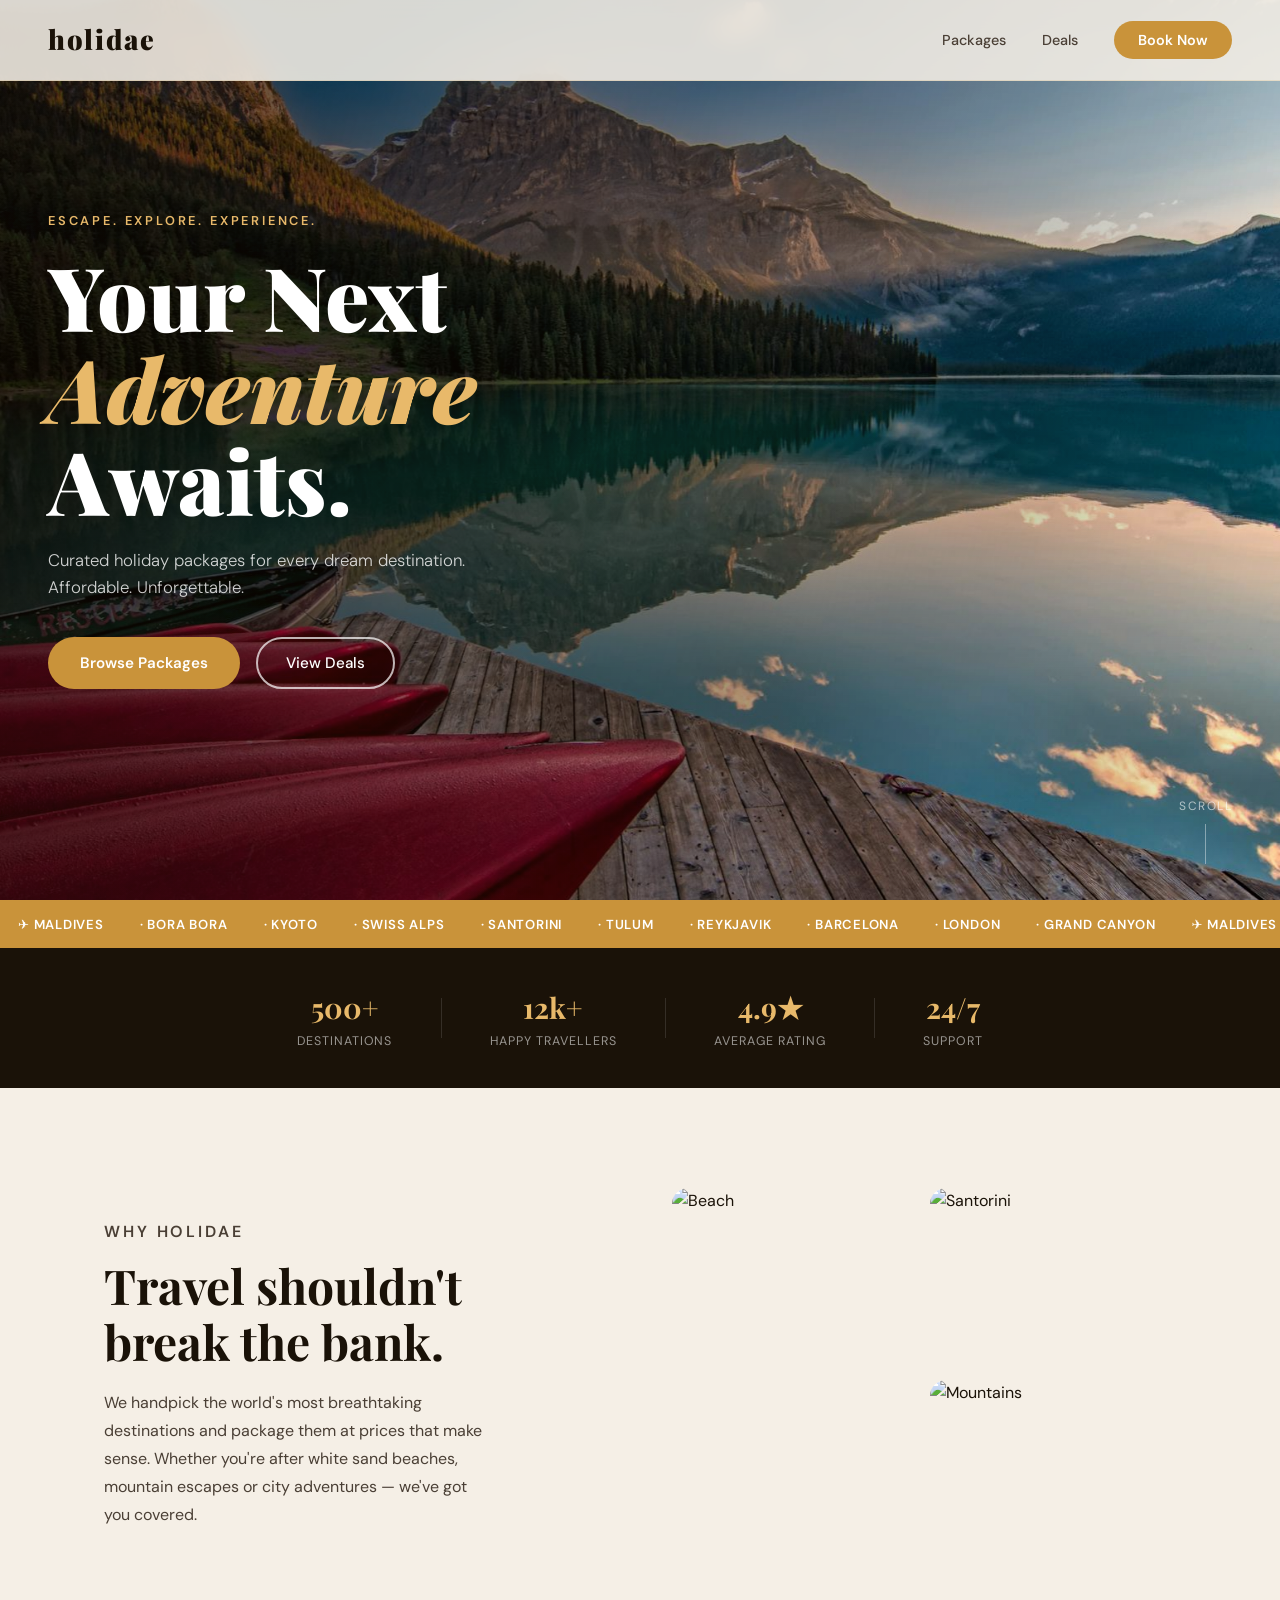
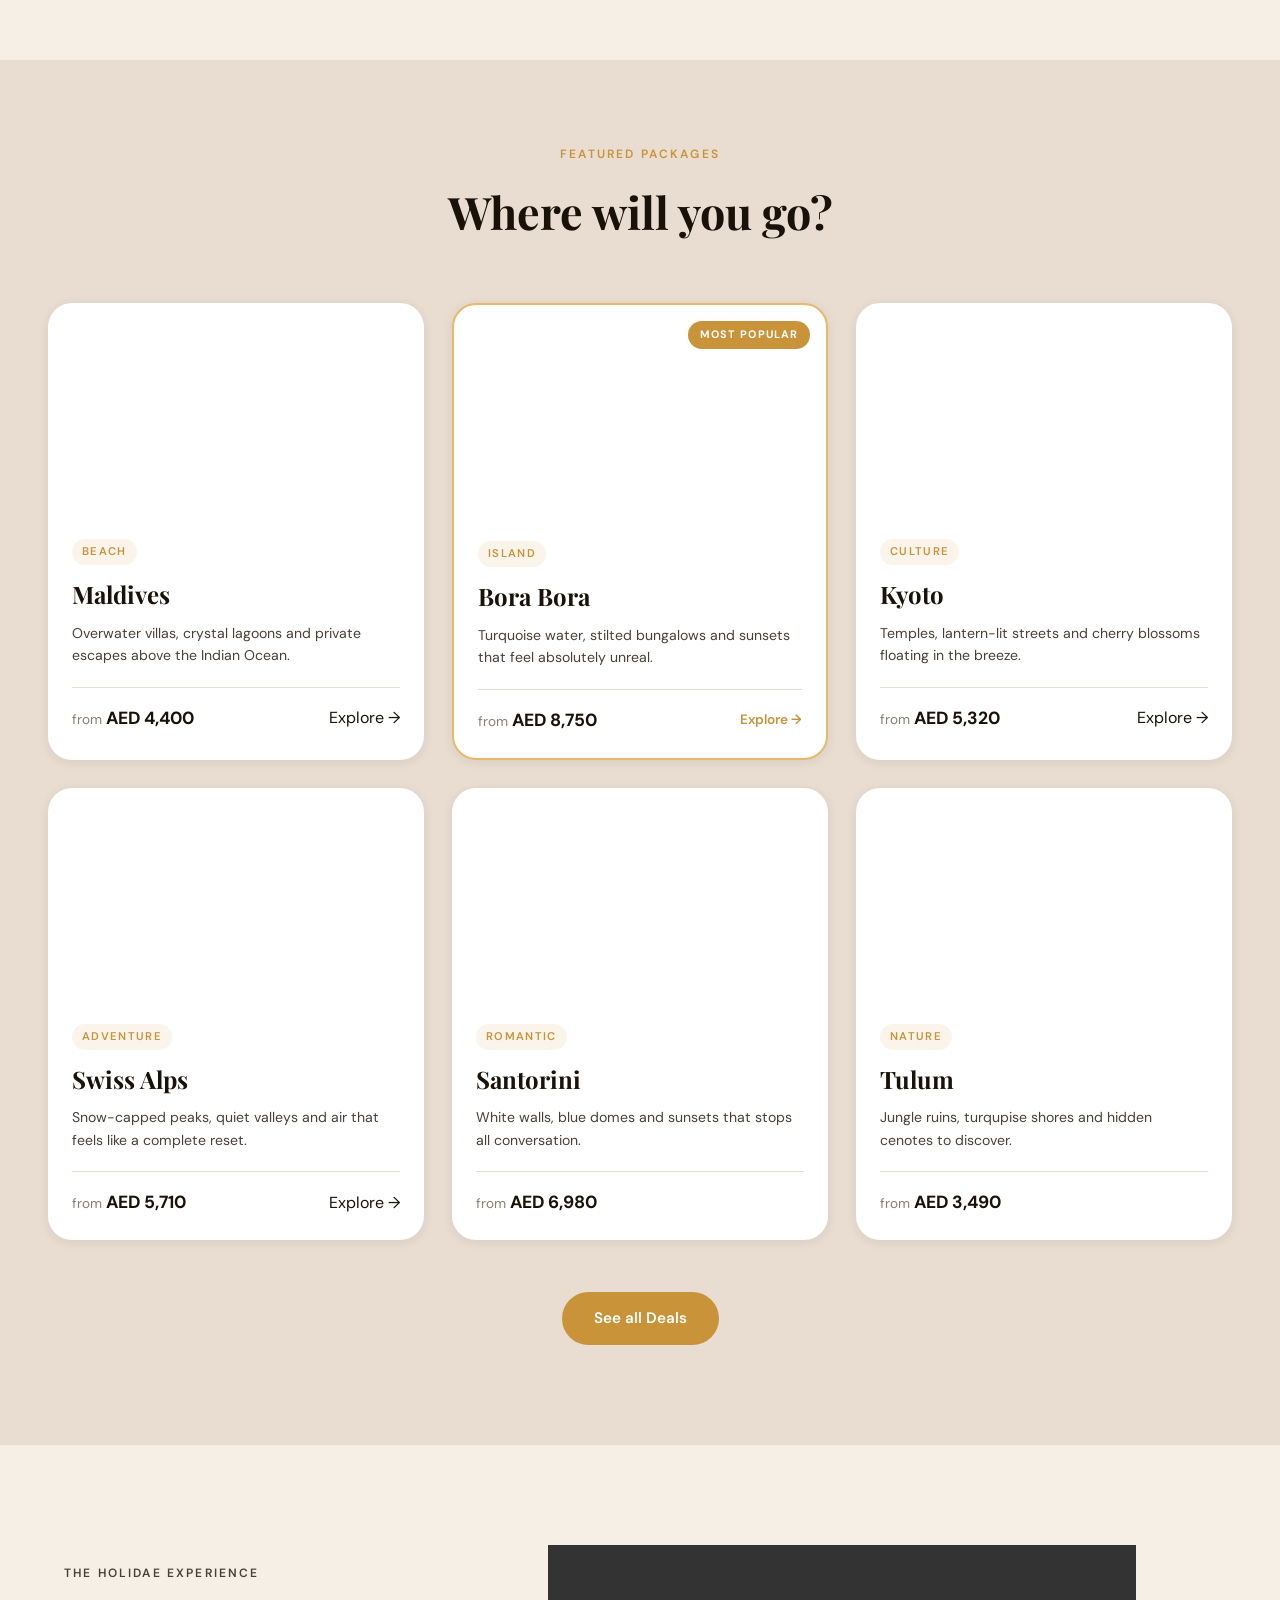
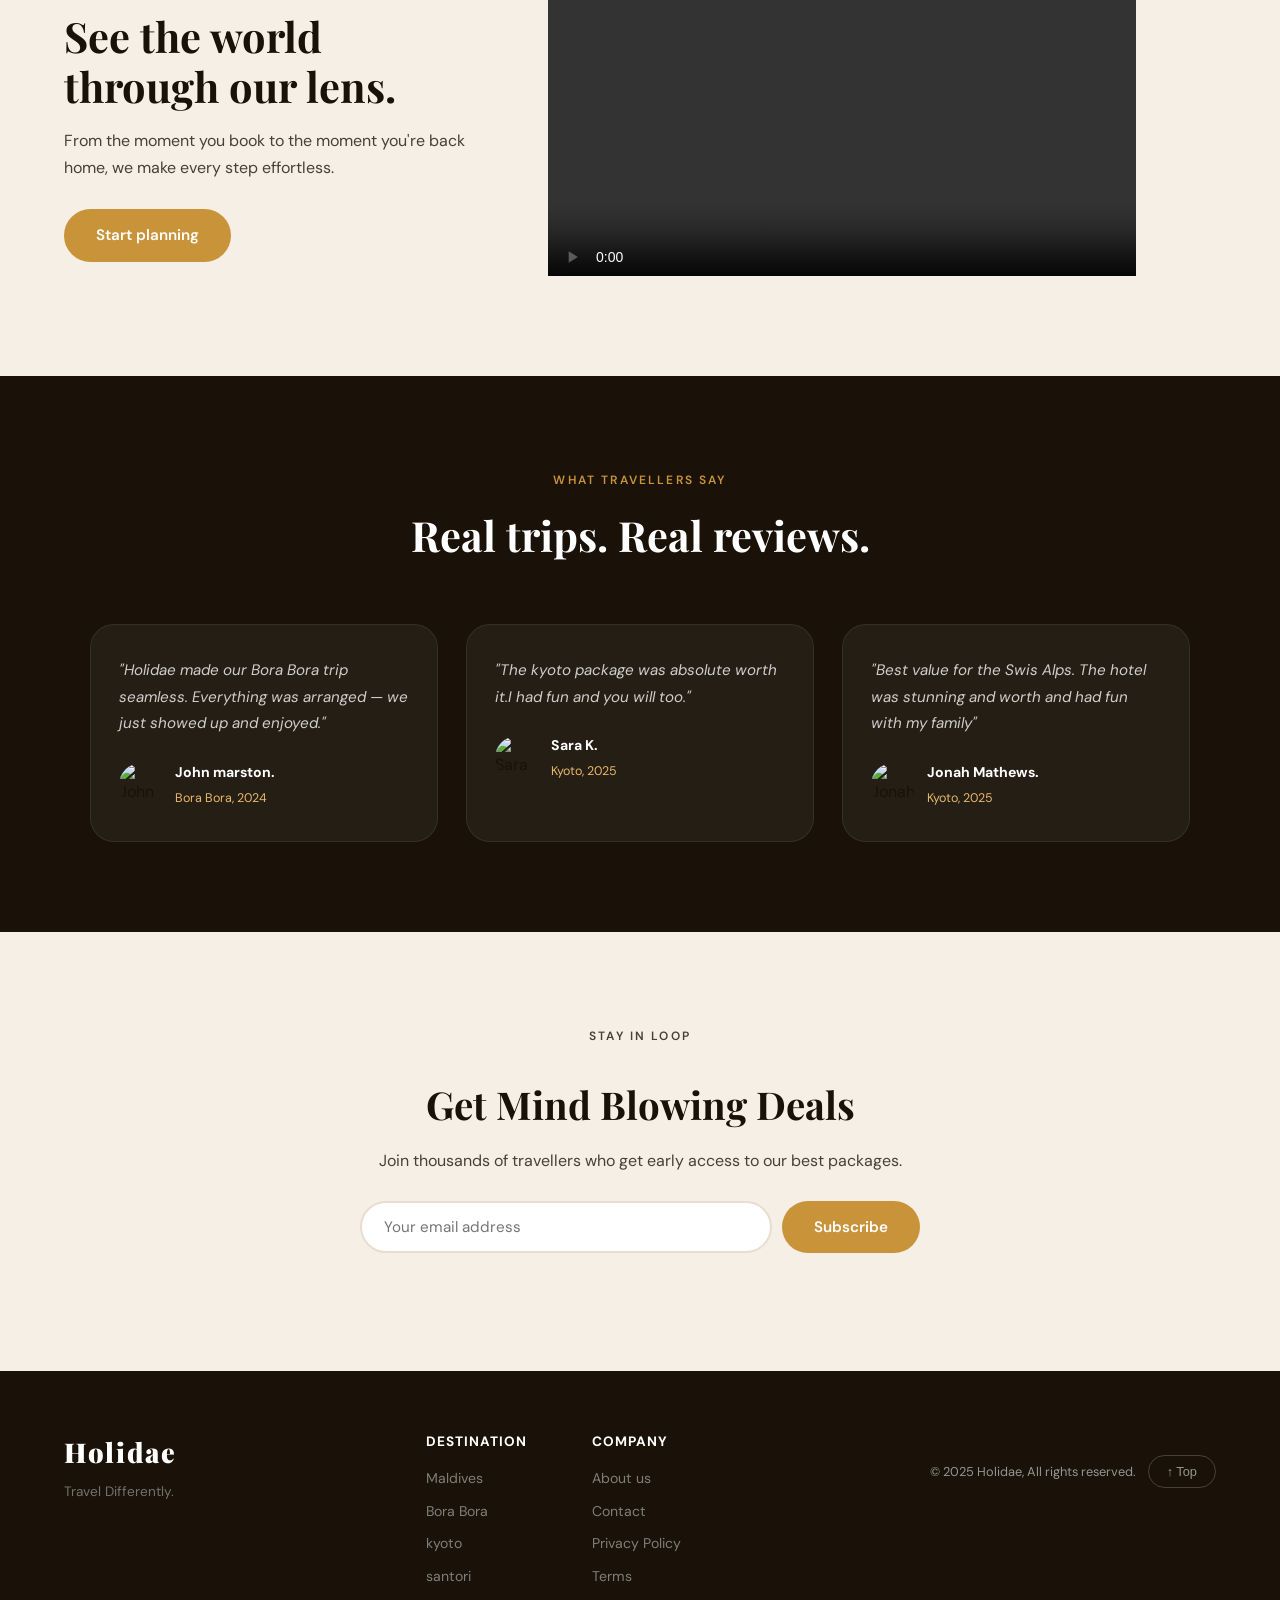
==== index.html @ ab015f3f "Update index.html" ====
<!DOCTYPE html>
<html lang="en">
<head>
    <meta charset="UTF-8">
    <meta name="viewport" content="width=device-width, initial-scale=1.0">
    <title>Holidae — Travel Differently</title>
    <link rel="stylesheet" href="style.css">
    <link href="https://fonts.googleapis.com/css2?family=Playfair+Display:ital,wght@0,700;0,900;1,400;1,700&family=DM+Sans:wght@300;400;500;600&display=swap" rel="stylesheet">
</head>
<body>

    <!-- NAVBAR -->
    <nav class="navbar" id="navbar">
        <a class="brand" href="#">holidae</a>
        <button class="hamburger" id="hamburger" aria-label="Open menu">
            <span></span><span></span><span></span>
        </button>
        <ul class="nav-links" id="nav-links">
            <li><a href="#packages">Packages</a></li>
            <li><a href="package.html">Deals</a></li>
            <li><a href="#" class="nav-btn">Book Now</a></li>
        </ul>
    </nav>
    <!-- HERO -->
    <header class="hero" id="hero">
        <div class="hero-bg">
            <img src="images/pexels-photo-1619317.jpeg" alt="Tropical beach" class="hero-img" id="hero-img">
            <div class="hero-overlay"></div>
        </div>
        <div class="hero-content">
            <p class="hero-eyebrow fade-up delay-1">Escape. Explore. Experience.</p>
            <h1 class="hero-title fade-up delay-2">Your Next<br><em>Adventure</em><br>Awaits.</h1>
            <p class="hero-sub fade-up delay-3">Curated holiday packages for every dream destination. Affordable. Unforgettable.</p>
            <div class="hero-actions fade-up delay-4">
                <a href="#packages" class="btn-primary">Browse Packages</a>
                <a href="package.html" class="btn-ghost">View Deals</a>
            </div>
        </div>
        <div class="hero-scroll-hint">
            <span>Scroll</span>
            <div class="scroll-line"></div>
        </div>
    </header>

    <!-- TICKER -->
    <div class="ticker-wrap">
        <div class="ticker">
            <span>✈ Maldives</span><span>· Bora Bora</span><span>· Kyoto</span>
            <span>· Swiss Alps</span><span>· Santorini</span><span>· Tulum</span>
            <span>· Reykjavik</span><span>· Barcelona</span><span>· London</span>
            <span>· Grand Canyon</span><span>✈ Maldives</span><span>· Bora Bora</span>
            <span>· Kyoto</span><span>· Swiss Alps</span><span>· Santorini</span>
            <span>· Tulum</span><span>· Reykjavik</span><span>· Barcelona</span>
        </div>
    </div>

    <!-- STATS BAR -->
<section class="stats-bar">
    <div class="stat reveal-up">
        <strong>500+</strong>
        <span>Destinations</span>
    </div>

    <div class="stat-divider"></div>

    <div class="stat reveal-up" style="transition-delay:0.1s">
        <strong>12k+</strong>
        <span>Happy Travellers</span>
    </div>

    <div class="stat-divider"></div>

    <div class="stat reveal-up" style="transition-delay:0.2s">
        <strong>4.9★</strong>
        <span>Average Rating</span>
    </div>

    <div class="stat-divider"></div>

    <div class="stat reveal-up" style="transition-delay:0.3s">
        <strong>24/7</strong>
        <span>Support</span>
    </div>
</section>


    <!-- INTRO -->
    <section class="intro">
        <div class="intro-text reveal-up">
            <p class="section-label">Why Holidae</p>
            <h2>Travel shouldn't<br>break the bank.</h2>
            <p>We handpick the world's most breathtaking destinations and package them at prices that make sense. Whether you're after white sand beaches, mountain escapes or city adventures — we've got you covered.</p>
        </div>
        <div class="intro-img-grid reveal-up" style="transition-delay:0.15s">
            <img src="https://images.pexels.com/photos/672358/pexels-photo-672358.jpeg?auto=compress&w=800" alt="Beach" class="grid-img tall">
            <img src="https://images.pexels.com/photos/1010657/pexels-photo-1010657.jpeg?auto=compress&w=800" alt="Santorini" class="grid-img">
            <img src="https://images.pexels.com/photos/2341830/pexels-photo-2341830.jpeg?auto=compress&w=800" alt="Mountains" class="grid-img">
        </div>
    </section>
    
    <!--Packages-->
    <section class="packages" id="packages">
        <div class="packages-header reveal-up">
            <p class="section-label">Featured Packages</p>
            <h2>Where will you go?</h2>
        </div>
        <div class="packages-grid">
            <article class="pkg-card reveal-up" style="transition-delay:0.05s">
                <div class="pkg-img" style="background-image:url('https://images.pexels.com/photos/1450353/pexels-photo-1450353.jpeg?auto=compress&w=900')"><div class="pkg-img-shine"></div></div>
                <div class="pkg-body">
                    <span class="pkg-tag">Beach</span>
                    <h3>Maldives</h3>
                    <p>Overwater villas, crystal lagoons and private escapes above the Indian Ocean.</p>
                    <div class="pkg-footer"><span class="pkg-price">from <strong>AED 4,400</strong></span><a href="#">Explore →</a></div>
                </div>
            </article>
            <article class="pkg-card featured reveal-up" style="transition-delay:0.1s">
                <div class="pkg-img" style="background-image:url('https://images.pexels.com/photos/338504/pexels-photo-338504.jpeg?auto=compress&w=900')"><div class="pkg-img-shine"></div></div>
                <div class="pkg-badge">Most Popular</div>
                <div class="pkg-body">
                    <span class="pkg-tag">Island</span>
                    <h3>Bora Bora</h3>
                    <p>Turquoise water, stilted bungalows and sunsets that feel absolutely unreal.</p>
                    <div class="pkg-footer"><span class="pkg-price">from <strong>AED 8,750</strong></span><a href="package.html" class="pkg-link">Explore →</a></div>
                </div>
            </article>
            <article class="pkg-card reveal-up" style="transition-delay:0.15s">
                <div class="pkg-img" style="background-image:url('https://images.pexels.com/photos/20704787/pexels-photo-20704787.jpeg?auto=compress&w=900')"><div class="pkg-img-shine"></div></div>
                <div class="pkg-body">
                    <span class="pkg-tag">Culture</span>
                    <h3>Kyoto</h3>
                    <p>Temples, lantern-lit streets and cherry blossoms floating in the breeze.</p>
                    <div class="pkg-footer"><span class="pkg-price">from <strong>AED 5,320</strong></span><a href="#">Explore →</a></div>
                </div>
            </article>
            <article class="pkg-card reveal-up" style="transition-delay:0.2s">
                <div class="pkg-img" style="background-image:url('https://images.pexels.com/photos/2341830/pexels-photo-2341830.jpeg?auto=compress&w=900')"><div class="pkg-img-shine"></div></div>
                <div class="pkg-body">
                    <span class="pkg-tag">Adventure</span>
                    <h3>Swiss Alps</h3>
                    <p>Snow-capped peaks, quiet valleys and air that feels like a complete reset.</p>
                    <div class="pkg-footer"><span class="pkg-price">from <strong>AED 5,710</strong></span><a href="#">Explore →</a></div>
                </div>
            </article>
            <article class="pkg-card reveal-up" style="transition-delay:0.25s">
                <div class="pkg-img" style="background-image:url('https://images.pexels.com/photos/1010657/pexels-photo-1010657.jpeg?auto=compress&w=900')"><div class='pkg-img-shrine'></div></div>
                <div class="pkg-body">
                    <span class="pkg-tag">Romantic</span>
                    <h3>Santorini</h3>
                    <p>White walls, blue domes and sunsets that stops all conversation.</p>
                    <div class="pkg-footer"><span class='pkg-price'>from <strong>AED 6,980</strong></span><a href=#></a></div>
                </div>                                                      
            </article>
            <article class="pkg-card reveal-up" style="transition-delay:0.3s">
                <div class="pkg-img" style="background-image:url('https://images.pexels.com/photos/15237413/pexels-photo-15237413.jpeg')"><div class='pkg-img-shrine'></div></div>
                <div class="pkg-body">
                    <span class="pkg-tag">Nature</span>
                    <h3>Tulum</h3>
                    <p>Jungle ruins, turqupise shores and hidden cenotes to discover.</p>
                    <div class="pkg-footer"><span class='pkg-price'>from <strong>AED 3,490</strong></span><a href=#></a></div>
                </div> 
            </div>        
                
            </article>
            <div class="packages-cta reveal-up">
                <a href="#" class="btn-primary">See all Deals</a>
            </div>
    </section>
    <section class="video-section">
        <div class="video-text reveal-up">
            <p class="section-label">The Holidae experience</p>
                <h2>See the world through our lens.</h2>
                <p>From the moment you book to the moment you're back home, we make every step effortless.</p>
                <a href="#packages" class="btn-primary">Start planning</a>
        </div>
        <div class="video-wrapper reveal-up" style="transition-delay:0.15s">
            <video autoplay muted controls width="720">
                <source src="media/YTDown_YouTube_BORA-BORA-4K-AERIAL-NO-COPYRIGHT-FREE-US_Media_e6jF0UZz0Eo_001_720p.mp4"></src>
            </video>
        </div>
    </section>
    <!--Review-->
    <section class="reviews">
        <p class="section-label reveal-up">What Travellers Say</p>
        <h2 class="reveal-up">Real trips. Real reviews.</h2>
        <div class="reviews-grid">
            <div class="review reveal-up" style="transition-delay:0.05s">
                <p>"Holidae made our Bora Bora trip seamless. Everything was arranged — we just showed up and enjoyed."</p>
                <div class="review-author"><img src="https://i.pravatar.cc/150?img=8" alt="John marston"><div><strong>John marston.</strong><span>Bora Bora, 2024</span></div></div>
            </div>
            <div class="review reveal-up" style="transition-delay:0.12s">
                <p>"The kyoto package was absolute worth it.I had fun and you will too."</p>
                <div class="review-author"><img src="https://i.pravatar.cc/150?img=9" alt="Sara K"><div><strong>Sara K.</strong><span>Kyoto, 2025</span></div></div>
            </div>
            <div class="review reveal-up" style="transition-delay:0.2s">
                <p>"Best value for the Swis Alps. The hotel was stunning and worth and had fun with my family"</p>
                <div class="review-author"><img src="https://i.pravatar.cc/150?img=55" alt="Jonah Mathews"><div><strong>Jonah Mathews.</strong><span>Kyoto, 2025</span></div></div>
            </div>
        </div>
    </section>

    <!--Updates on deals-->
    <section class="update">
        <div class="update-inner reveal-up">
            <p class="section-label">Stay in loop</p>
            <h2>Get Mind Blowing Deals</h2>
            <p>Join thousands of travellers who get early access to our best packages.</p>
            <form class="update-form" onsubmit="handleSubscribe(event)">
                <input type="email" placeholder="Your email address" required>
                <button type="submit" class="btn-primary">Subscribe</button>
            </form>
            <p class="subscribe-note" id="subscribe-msg"></p>
        </div>
    </section>

    <!--Footer-->
    <footer class=footer>
        <div class="footer-top">
            <div class="footer-brand">
                <span class="brand">Holidae</span>
                <p>Travel Differently.</p>
            </div>
            <div class="footer-links">
                <div class="footer-col">
                    <strong>Destination</strong>
                    <a href="#packages">Maldives</a>
                    <a href="package.html">Bora Bora</a>
                    <a href="#packages">kyoto</a>
                    <a href="#packages">santori</a>
                </div>
                <div class="footer-col">
                    <strong>company</strong>
                    <a href="#">About us</a>
                    <a href="#">Contact</a>
                    <a href="#">Privacy Policy</a>
                    <a href="#">Terms</a>
                </div>
            </div>
            <div class="footer-bottom">
                <span>&copy; 2025 Holidae, All rights reserved.</span>
                <button id="back-top" class="back-top" aria-label="Back to top">↑ Top</button>
            </div>
        </div>
    </footer>
        </div>
    </section>
    <script src="script.js"></script>
</body>
</html>
---- style.css ----
@import url('https://fonts.googleapis.com/css2?family=Playfair+Display:ital,wght@0,700;0,900;1,400;1,700&family=DM+Sans:wght@300;400;500;600&display=swap');

:root {
    --sand:      #f5efe6;
    --sand-dark: #e8ddd0;
    --ink:       #1a1208;
    --ink-mid:   #4a3f35;
    --ink-light: #8a7d74;
    --gold:      #c9933a;
    --gold-light:#e8b96a;
    --white:     #ffffff;
    --card-bg:   #ffffff;
    --nav-bg:    rgba(245, 239, 230, 0.88);

    --font-display: 'Playfair Display', Georgia, serif;
    --font-body:    'DM Sans', system-ui, sans-serif;

    --radius-sm: 8px;
    --radius-md: 16px;
    --radius-lg: 24px;
    --radius-xl: 36px;

    --shadow-sm: 0 2px 12px rgba(26,18,8,0.08);
    --shadow-md: 0 8px 32px rgba(26,18,8,0.12);
    --shadow-lg: 0 20px 60px rgba(26,18,8,0.16);

    --transition: 0.3s ease;
}

*, *::before, *::after { margin:0; padding:0; box-sizing:border-box; }
html { scroll-behavior: smooth; }

body {
    font-family: var(--font-body);
    background-color: var(--sand);
    color: var(--ink);
    overflow-x: hidden;
    line-height: 1.6;
}

img { display:block; max-width:100%; height:auto; }
a   { text-decoration:none; color:inherit; }
ul  { list-style:none; }

/* ---- SHARED ---- */
.section-label {
    display: inline-block;
    font-size: 0.75rem;
    font-weight: 600;
    letter-spacing: 0.18em;
    text-transform: uppercase;
    color: var(--gold);
    margin-bottom: 12px;
}

.btn-primary {
    display: inline-block;
    background: var(--gold);
    color: var(--white);
    padding: 14px 32px;
    border-radius: 999px;
    font-family: var(--font-body);
    font-size: 0.95rem;
    font-weight: 600;
    border: none;
    cursor: pointer;
    transition: background var(--transition), transform var(--transition), box-shadow var(--transition);
}
.btn-primary:hover {
    background: #b07c28;
    transform: translateY(-3px);
    box-shadow: 0 10px 28px rgba(201,147,58,0.35);
}
.btn-primary:active { transform: translateY(0); }

.btn-ghost {
    display: inline-block;
    border: 2px solid rgba(255,255,255,0.7);
    color: var(--white);
    padding: 12px 28px;
    border-radius: 999px;
    font-size: 0.95rem;
    font-weight: 500;
    transition: background var(--transition), transform var(--transition);
}
.btn-ghost:hover {
    background: rgba(255,255,255,0.15);
    transform: translateY(-3px);
}

/*Animation*/
.fade-up {
    opacity: 0;
    transform: translateY(30px);
    animation: fadeUp 0.8s forwards;
}
.delay-1 { animation-delay: 0.2s; }
.delay-2 { animation-delay: 0.45s; }
.delay-3 { animation-delay: 0.65s; }
.delay-4 { animation-delay: 0.85s; }

@keyframes fadeUp {
    to { opacity: 1; transform: translateY(0); }
}

/*Scroll reveal*/
.reveal-up {
    opacity: 0;
    transform: translateY(40px);
    transition: opacity 0.7s ease, transform 0.7s ease;
}
.reveal-up.visible {
    opacity: 1;
    transform: translateY(0);
}

/*Ticker*/
.ticker-wrap {
    background: var(--gold);
    overflow: hidden;
    white-space: nowrap;
    padding: 11px 0;
}
.ticker {
    display: inline-flex;
    gap: 0;
    animation: ticker 28s linear infinite;
}
.ticker span {
    font-size: 0.82rem;
    font-weight: 600;
    color: var(--white);
    letter-spacing: 0.06em;
    padding: 0 18px;
    text-transform: uppercase;
}

@keyframes ticker {
    from { transform: translateX(0); }
    to   { transform: translateX(-50%); }
}

/*NAVBAR*/
.navbar {
    position: fixed;
    top: 0; left: 0; right: 0;
    z-index: 1000;
    display: flex;
    align-items: center;
    justify-content: space-between;
    padding: 18px 48px;
    background: var(--nav-bg);
    backdrop-filter: blur(12px);
    -webkit-backdrop-filter: blur(12px);
    border-bottom: 1px solid rgba(201,147,58,0.15);
    transition: box-shadow var(--transition), padding var(--transition);
}
.navbar.scrolled {
    box-shadow: var(--shadow-sm);
    padding: 12px 48px;
}

.brand {
    font-family: var(--font-display);
    font-size: 1.7rem;
    font-weight: 900;
    color: var(--ink);
    letter-spacing: 0.06em;
}

.nav-links {
    display: flex;
    align-items: center;
    gap: 36px;
}
.nav-links a {
    font-size: 0.9rem;
    font-weight: 500;
    color: var(--ink-mid);
    position: relative;
    transition: color var(--transition);
}
.nav-links a::after {
    content: '';
    position: absolute;
    bottom: -3px; left: 0;
    width: 0; height: 1.5px;
    background: var(--gold);
    transition: width var(--transition);
}
.nav-links a:hover { color: var(--ink); }
.nav-links a:hover::after { width: 100%; }

.nav-btn {
    background: var(--gold);
    color: var(--white) !important;
    padding: 10px 24px;
    border-radius: 999px;
    font-weight: 600 !important;
    transition: background var(--transition), transform var(--transition) !important;
}
.nav-btn::after { display: none !important; }
.nav-btn:hover { background: #b07c28 !important; transform: translateY(-1px); }

.hamburger {
    display: none;
    flex-direction: column;
    gap: 5px;
    background: none;
    border: none;
    cursor: pointer;
    padding: 4px;
}
.hamburger span {
    display: block;
    width: 24px; height: 2px;
    background: var(--ink);
    border-radius: 2px;
    transition: var(--transition);
}

/*HERO*/
.hero {
    position: relative;
    height: 100vh;
    min-height: 600px;
    display: flex;
    align-items: center;
    overflow: hidden;
}
.hero-bg {
    position: absolute;
    inset: 0;
    z-index: 0;
}
.hero-img {
    width: 100%;
    height: 110%;           /* extra height for parallax */
    object-fit: cover;
    object-position: center;
    transform: translateY(0);
    transition: transform 0.05s linear;
    will-change: transform;
}
.hero-overlay {
    position: absolute; inset: 0;
    background: linear-gradient(105deg, rgba(15,8,2,0.72) 0%, rgba(15,8,2,0.35) 60%, transparent 100%);
}
.hero-content {
    position: relative;
    z-index: 1;
    padding: 0 48px;
    max-width: 700px;
}
.hero-eyebrow {
    font-size: 0.8rem;
    font-weight: 600;
    letter-spacing: 0.22em;
    text-transform: uppercase;
    color: var(--gold-light);
    margin-bottom: 18px;
}
.hero-title {
    font-family: var(--font-display);
    font-size: clamp(3rem, 7vw, 5.5rem);
    font-weight: 900;
    line-height: 1.05;
    color: var(--white);
    margin-bottom: 20px;
}
.hero-title em { font-style: italic; color: var(--gold-light); }
.hero-sub {
    font-size: 1.05rem;
    color: rgba(255,255,255,0.8);
    max-width: 420px;
    margin-bottom: 36px;
    font-weight: 300;
}
.hero-actions { display: flex; gap: 16px; flex-wrap: wrap; }

.hero-scroll-hint {
    position: absolute;
    bottom: 36px; right: 48px;
    z-index: 1;
    display: flex;
    flex-direction: column;
    align-items: center;
    gap: 8px;
    color: rgba(255,255,255,0.6);
    font-size: 0.75rem;
    letter-spacing: 0.12em;
    text-transform: uppercase;
}
.scroll-line {
    width: 1px; height: 40px;
    background: rgba(255,255,255,0.4);
    position: relative;
    overflow: hidden;
}
.scroll-line::after {
    content: '';
    position: absolute;
    top: -100%; left: 0;
    width: 100%; height: 50%;
    background: var(--gold-light);
    animation: scrollDown 1.6s infinite ease-in-out;
}
@keyframes scrollDown {
    0%   { top: -100%; }
    100% { top: 120%; }
}

/*STATS BAR*/
.stats-bar {
    background: var(--ink);
    display: flex;
    align-items: center;
    justify-content: center;
    padding: 28px 40px;
    flex-wrap: wrap;
}
.stat {
    display: flex;
    flex-direction: column;
    align-items: center;
    padding: 8px 48px;
    text-align: center;
}
.stat strong {
    font-family: var(--font-display);
    font-size: 1.8rem;
    color: var(--gold-light);
}
.stat span {
    font-size: 0.78rem;
    color: rgba(255,255,255,0.55);
    letter-spacing: 0.08em;
    margin-top: 2px;
    text-transform: uppercase;
}
.stat-divider {
    width: 1px; height: 40px;
    background: rgba(255,255,255,0.12);
}

/*INTRO*/
.intro {
    display: grid;
    grid-template-columns: 1fr 1fr;
    gap: 64px;
    align-items: center;
    padding: 100px 64px;
    max-width: 1200px;
    margin: 0 auto;
}
.intro-text h2 {
    font-family: var(--font-display);
    font-size: clamp(2rem, 4vw, 3rem);
    line-height: 1.15;
    margin-bottom: 20px;
}
.intro-text p { font-size: 1rem; color: var(--ink-mid); max-width: 380px; line-height: 1.75; }

.intro-img-grid {
    display: grid;
    grid-template-columns: 1fr 1fr;
    grid-template-rows: auto auto;
    gap: 12px;
}
.grid-img {
    width: 100%;
    border-radius: var(--radius-md);
    object-fit: cover;
    height: 180px;
    transition: transform 0.5s ease, box-shadow 0.5s ease;
}
.grid-img:hover {
    transform: scale(1.04);
    box-shadow: var(--shadow-md);
}
.grid-img.tall {
    grid-row: 1 / 3;
    height: 100%;
    min-height: 372px;
}
.packages {
    padding: 80px 48px 100px;
    background: var(--sand-dark);
}
.packages-header { text-align: center; margin-bottom: 56px; }
.packages-header h2 {
    font-family: var(--font-display);
    font-size: clamp(2rem, 4vw, 2.8rem);
}
.packages-grid {
    display: grid;
    grid-template-columns: repeat(3, 1fr);
    gap: 28px;
    max-width: 1200px;
    margin: 0 auto;
}

/* Card */
.pkg-card {
    background: var(--card-bg);
    border-radius: var(--radius-lg);
    overflow: hidden;
    box-shadow: var(--shadow-sm);
    transition: transform 0.4s cubic-bezier(0.2,0.8,0.2,1), box-shadow 0.4s ease;
    position: relative;
}
.pkg-card:hover {
    transform: translateY(-10px);
    box-shadow: var(--shadow-lg);
}

/* Image zoom + shine on hover */
.pkg-img {
    height: 210px;
    background-size: cover;
    background-position: center;
    transition: transform 0.6s ease;
    position: relative;
    overflow: hidden;
}
.pkg-card:hover .pkg-img { transform: scale(1.07); }

.pkg-img-shine {
    position: absolute;
    inset: 0;
    background: linear-gradient(120deg, transparent 30%, rgba(255,255,255,0.18) 50%, transparent 70%);
    transform: translateX(-120%);
    transition: transform 0.7s ease;
}
.pkg-card:hover .pkg-img-shine { transform: translateX(120%); }

.pkg-body { padding: 24px; }
.pkg-tag {
    display: inline-block;
    font-size: 0.7rem;
    font-weight: 600;
    letter-spacing: 0.12em;
    text-transform: uppercase;
    color: var(--gold);
    background: rgba(201,147,58,0.1);
    padding: 4px 10px;
    border-radius: 999px;
    margin-bottom: 10px;
}
.pkg-body h3 {
    font-family: var(--font-display);
    font-size: 1.5rem;
    color: var(--ink);
    margin-bottom: 8px;
}
.pkg-body p {
    font-size: 0.88rem;
    color: var(--ink-mid);
    line-height: 1.6;
    margin-bottom: 20px;
}
.pkg-footer {
    display: flex;
    align-items: center;
    justify-content: space-between;
    border-top: 1px solid var(--sand-dark);
    padding-top: 16px;
}
.pkg-price { font-size: 0.85rem; color: var(--ink-light); }
.pkg-price strong { font-size: 1.1rem; color: var(--ink); font-weight: 700; }
.pkg-link {
    font-size: 0.85rem;
    font-weight: 600;
    color: var(--gold);
    transition: letter-spacing var(--transition), transform var(--transition);
    display: inline-block;
}
.pkg-link:hover { letter-spacing: 0.06em; transform: translateX(3px); }

.pkg-badge {
    position: absolute;
    top: 16px; right: 16px;
    background: var(--gold);
    color: var(--white);
    font-size: 0.68rem;
    font-weight: 700;
    letter-spacing: 0.1em;
    text-transform: uppercase;
    padding: 5px 12px;
    border-radius: 999px;
    animation: pulseBadge 2.5s ease-in-out infinite;
}
@keyframes pulseBadge {
    0%, 100% { box-shadow: 0 0 0 0 rgba(201,147,58,0.45); }
    50%       { box-shadow: 0 0 0 8px rgba(201,147,58,0); }
}

.featured { border: 2px solid var(--gold-light); }
.packages-cta { text-align: center; margin-top: 52px; }

/*Video-section*/
.video-section {
    display: grid;
    grid-template-columns: 1fr 1.4fr;
    gap: 64px;
    align-items: center;
    padding: 100px 64px;
    max-width: 1200px;
    margin:0;
}
.video-text h2{
    font-family: var(--font-display);
    font-size: clamp(1.8rem, 3.5vw, 2.6rem);
    line-height: 1.2;
    margin-bottom:16px;
}
.video-text p{color:var(--ink-mid); margin-bottom:28px; line-height: 1.7;}
.video-wrapper {
    border-radius:var(--radius-x1);
    overflow: hidden;
    box-shadow: var(--shadow-1g);
    position:relative;
    aspect-ratio:16 / 9;
    transition: transform 0.4s ease, box-shadow 0.4 ease;
}
.video-wrapper:hover{
    transform:scale(1.02);
    box-shadow:0 30px 80px rgba(26, 23, 8, 0.248);
}
.video-wrapper source {position:absolute; inset:0; width:100%; height:100%; border:none;}

/*Review*/

.reviews {
    background: var(--ink);
    padding: 90px 48px;
    text-align: center;
}
.reviews  h2 {
    font-family: var(--font-display);
    font-size: clamp(1.8rem, 3.5vw, 2.6rem);
    color: var(--white);
    margin-bottom: 56px;
}
.reviews-grid {
    display: grid;
    grid-template-columns: repeat(3, 1fr);
    gap: 28px;
    max-width: 1100px;
    margin: 0 auto;
}
.review {
    background: rgba(255,255,255,0.05);
    border: 1px solid rgba(255,255,255,0.08);
    border-radius: var(--radius-lg);
    padding: 32px 28px;
    text-align: left;
    transition: background var(--transition), transform var(--transition);
}
.review:hover {
    background: rgba(255,255,255,0.09);
    transform: translateY(-4px);
}
.review p {
    font-size: 0.95rem;
    color: rgba(255,255,255,0.78);
    line-height: 1.75;
    margin-bottom: 24px;
    font-style: italic;
}
.review-author { display: flex; align-items: center; gap: 12px; }
.review-author img { width:44px; height:44px; border-radius:50%; object-fit:cover; }
.review-author strong { display:block; color:var(--white); font-size:0.88rem; }
.review-author span { color:var(--gold-light); font-size:0.78rem; }

/*Updates on Deal*/
.update { padding:90px 40px; background: var(--sand);}
.update-inner {max-width:560px;margin:0 auto;text-align:center;}
.update-inner h2 {
    font-family: var(--font-display);
    font-size: clamp(1.8rem, 3.5vw, 2.4rem);
    margin-bottom:12px;
}
.update-inner p{color:var(--ink-mid); margin-bottom:28px}
.update-form {
    display:flex;
    gap: 10px;
    flex-wrap: wrap;
    justify-content:center;
}
.update-form input{
    flex:1;
    min-width:220px;
    padding:14px 22px;
    border: 2px solid var(--sand-dark);
    border-radius: 999px;
    font-family: var(--font-body);
    font-size: 0.95rem;
    color:var(--ink);
    background:var(--white);
    outline:none;
    transition:border-color var(--transition), box-shadow var(--transition);
}
.update-form input:focus {
    border-color:var(--gold);
    box-shadow:0 0 0 3px rgba(201,147,58,0.15)
}
.update-note{margin-top:14px;font-size:0.8rem; color: var(--gold); min-height:20px;}
/*Footer*/
.footer { background: var(--ink); color: rgba(255,255,255,0.55); padding: 60px 64px 24px; }
.footer-top {
    display: flex;
    justify-content: space-between;
    align-items: flex-start;
    gap: 40px;
    padding-bottom: 48px;
    border-bottom: 1px solid rgba(255,255,255,0.08);
    flex-wrap: wrap;
}
.footer-brand .brand { color: var(--white); display: block; margin-bottom: 6px; }
.footer-brand p { font-size: 0.85rem; color: rgba(255,255,255,0.4); }
.footer-links { display: flex; gap: 64px; flex-wrap: wrap; }
.footer-col { display: flex; flex-direction: column; gap: 10px; }
.footer-col strong { color: var(--white); font-size: 0.85rem; letter-spacing:0.08em; text-transform:uppercase; margin-bottom:4px; }
.footer-col a { font-size: 0.88rem; color: rgba(255,255,255,0.45); transition: color var(--transition); }
.footer-col a:hover { color: var(--gold-light); }
.footer-bottom { display:flex; justify-content:space-between; align-items:center; padding-top:24px; font-size:0.8rem; flex-wrap:wrap; gap:12px; }

/*Back-top button*/
.back-top {
    background: none;
    border: 1px solid rgba(255,255,255,0.2);
    color: rgba(255,255,255,0.55);
    padding: 8px 18px;
    border-radius: 999px;
    cursor: pointer;
    font-size: 0.8rem;
    transition: background var(--transition), color var(--transition), transform var(--transition);
}
.back-top:hover { background: var(--gold); border-color: var(--gold); color: var(--white); transform: translateY(-2px); }

/*Responsive - Tablet*/
@media (max-width:900px) {
    .navbar { padding: 16px 24px; }
    .navbar.scrolled { padding: 12px 24px; }

    .hamburger { display: flex; }
.nav-links {
        display: none;
        position: absolute;
        top: 100%; left: 0; right: 0;
        background: var(--sand);
        flex-direction: column;
        align-items: flex-start;
        gap: 0;
        padding: 16px 24px 24px;
        box-shadow: var(--shadow-md);
        border-top: 1px solid var(--sand-dark);
    }
    .nav-links.open { display: flex; }
    .nav-links li { width: 100%; padding: 12px 0; border-bottom: 1px solid var(--sand-dark); }
    .nav-links li:last-child { border-bottom: none; padding-top: 16px; }
    .nav-links a { font-size: 1rem; }
    .hero-content { padding: 0 24px; }
    .hero-scroll-hint { right: 24px; bottom: 24px; }
    .intro { grid-template-columns: 1fr; padding: 64px 24px; gap: 40px; }
    .intro-text p { max-width: 100%; }
    .intro-img-grid { grid-template-columns: 1fr 1fr; }
    .grid-img.tall { grid-row: auto; min-height: 180px; }
    .packages { padding: 64px 20px; }
    .packages-grid { grid-template-columns: repeat(2, 1fr); gap: 20px; }
    .video-section { grid-template-columns: 1fr; padding: 64px 24px; gap: 36px; }
    .reviews { padding: 60px 20px; }
    .reviews-grid { grid-template-columns: 1fr; gap: 20px; text-align: left; }
    .stats-bar { padding: 20px 16px; }
    .stat { padding: 8px 24px; }
    .stat-divider { height: 30px; }
    .footer { padding: 48px 24px 24px; }
    .footer-links { gap: 36px; }
}

/*Responsive - mobile*/
@media (max-width: 600px) {
    .hero-title { font-size: 2.8rem; }
    .hero-actions { flex-direction: column; gap: 12px; }
    .btn-primary, .btn-ghost { width: 100%; text-align: center; }

    .packages-grid { grid-template-columns: 1fr; }

    .stats-bar { display: grid; grid-template-columns: 1fr 1fr; gap: 1px; background: rgba(255,255,255,0.08); }
    .stat { background: var(--ink); padding: 20px 12px; }
    .stat-divider { display: none; }

    .update-form { flex-direction: column; }
    .update-form input, .update-form .btn-primary { width: 100%; }

    .footer-top { flex-direction: column; }
    .footer-bottom { flex-direction: column; text-align: center; }

    .intro-img-grid { grid-template-columns: 1fr; }
    .grid-img.tall { height: 240px; }
}
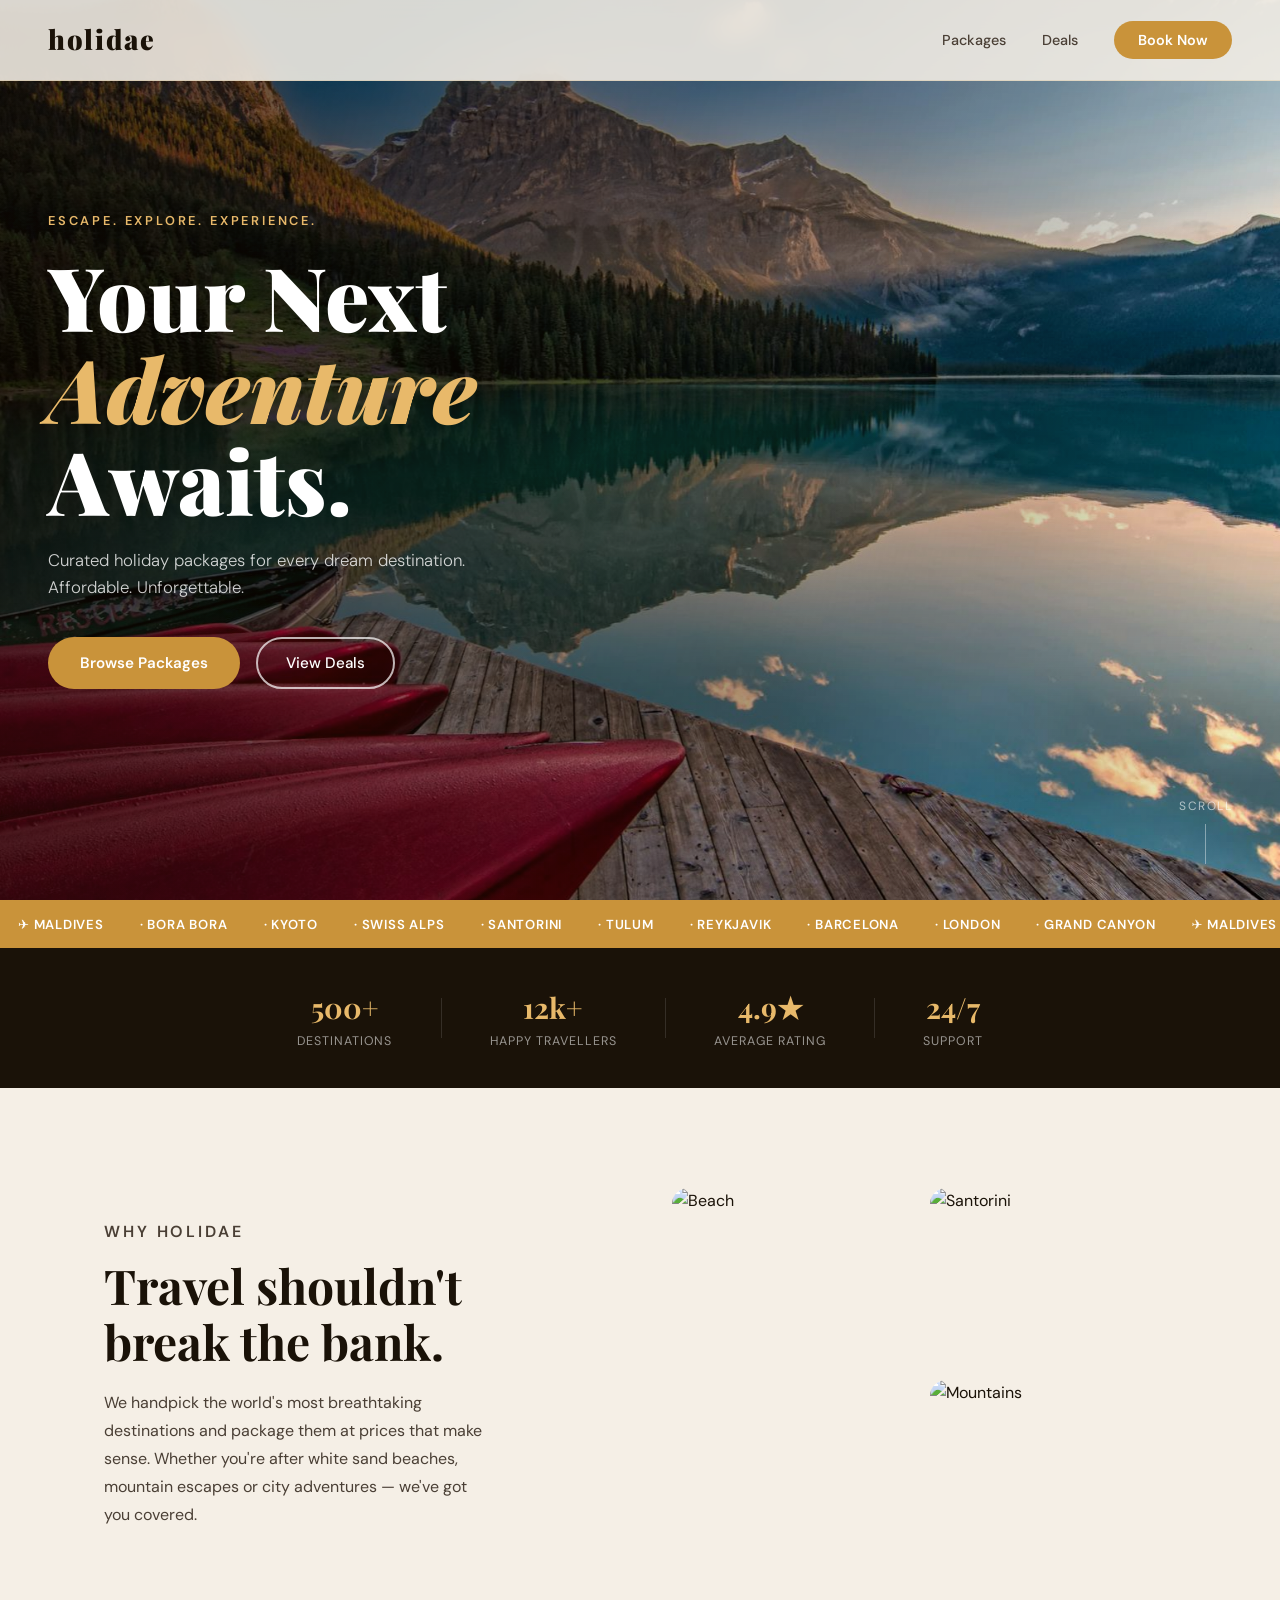
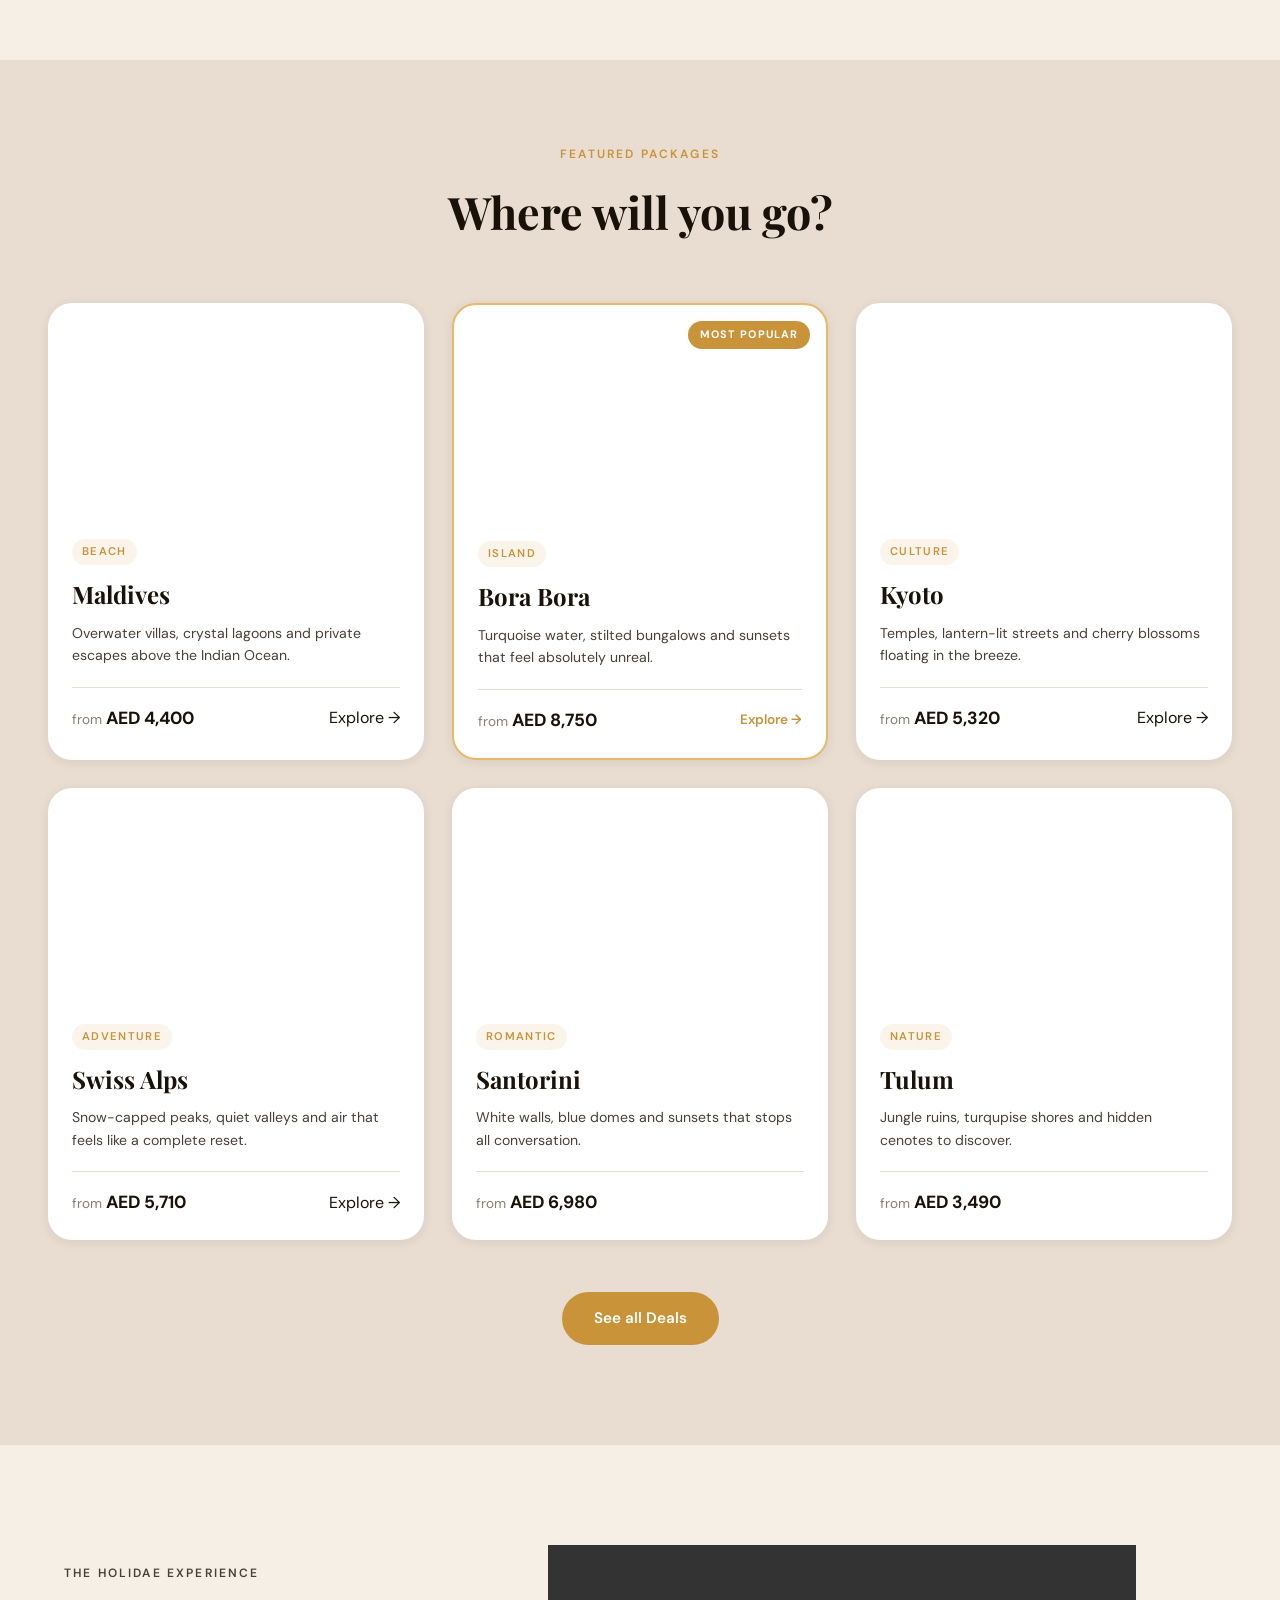
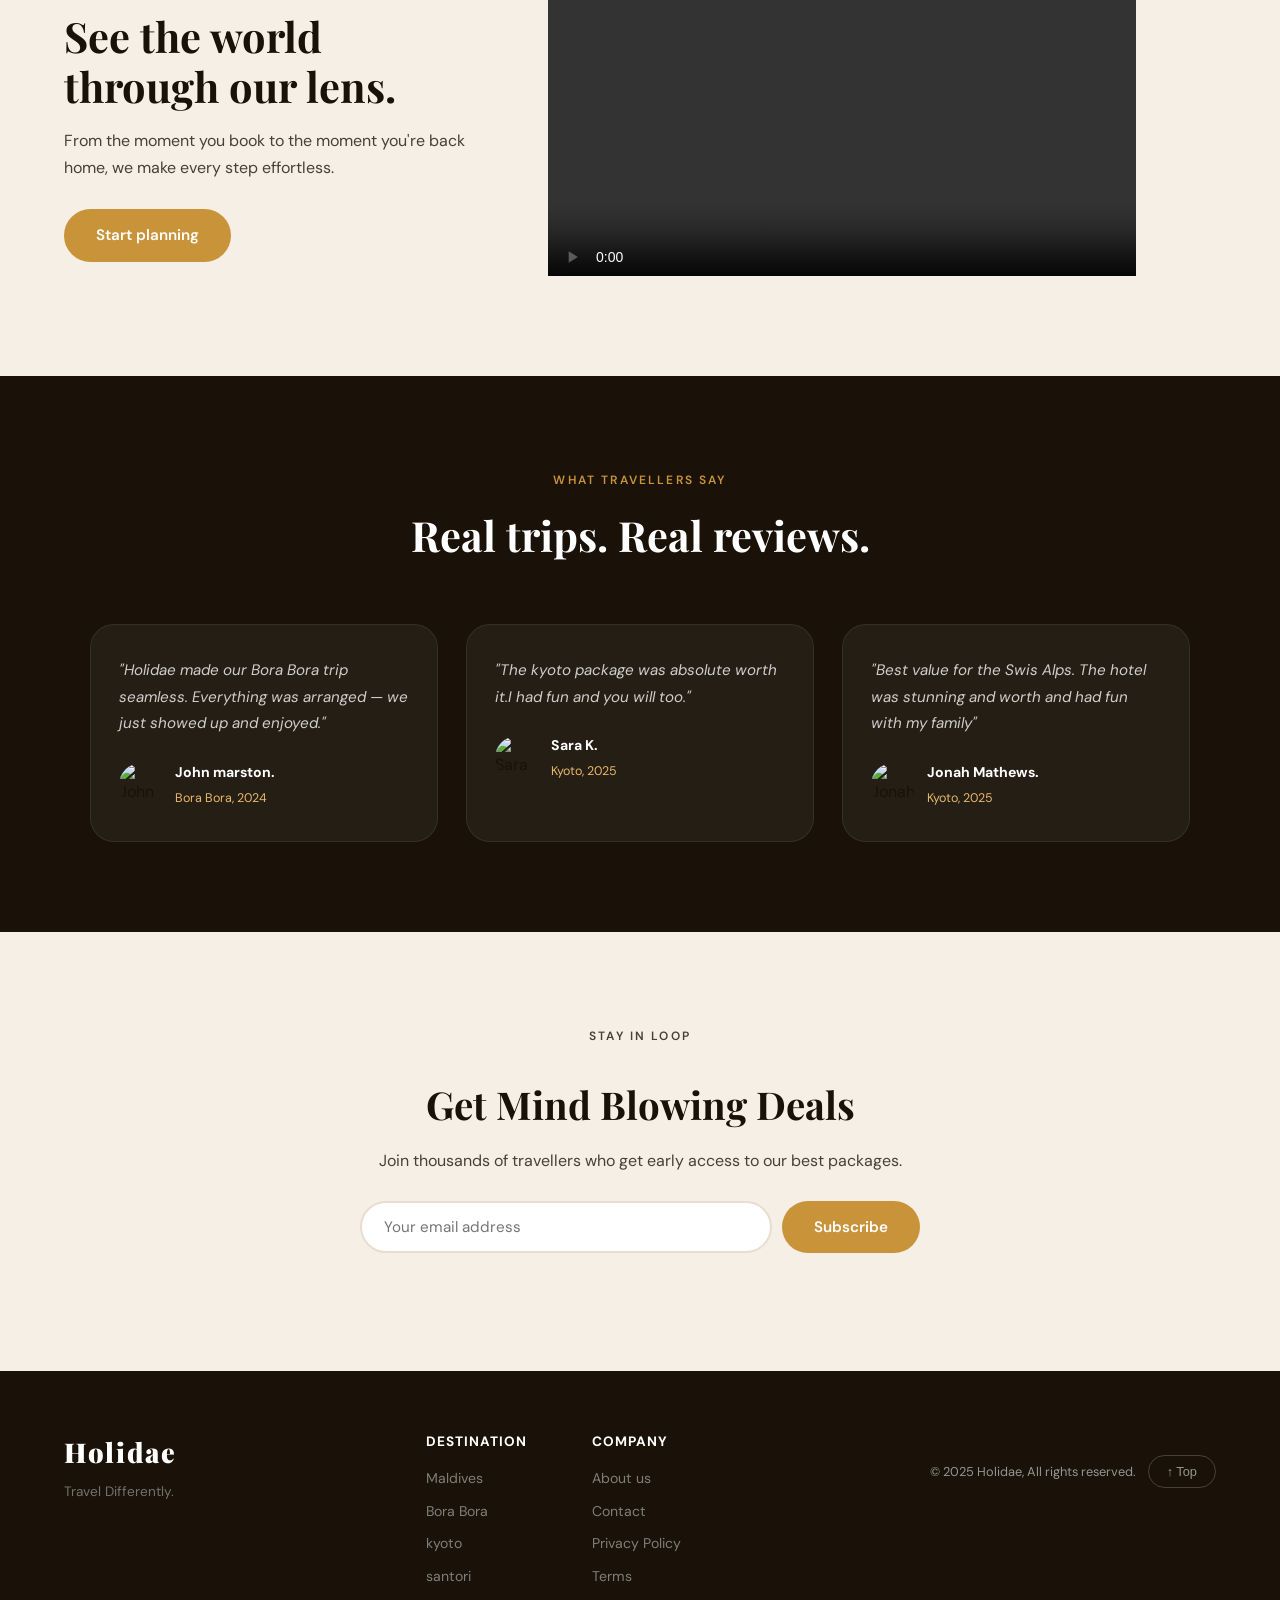
==== commit dddec578: "Update index.html" ====
--- a/index.html
+++ b/index.html
@@ -17,7 +17,7 @@
         </button>
         <ul class="nav-links" id="nav-links">
             <li><a href="#packages">Packages</a></li>
-            <li><a href="package.html">Deals</a></li>
+            <li><a href="#">Deals</a></li>
             <li><a href="#" class="nav-btn">Book Now</a></li>
         </ul>
     </nav>
@@ -130,7 +130,7 @@
                     <span class="pkg-tag">Culture</span>
                     <h3>Kyoto</h3>
                     <p>Temples, lantern-lit streets and cherry blossoms floating in the breeze.</p>
-                    <div class="pkg-footer"><span class="pkg-price">from <strong>AED 5,320</strong></span><a href="#">Explore →</a></div>
+                    <div class="pkg-footer"><span class="pkg-price">from <strong>AED 5,320</strong></span><a href="package1.html">Explore →</a></div>
                 </div>
             </article>
             <article class="pkg-card reveal-up" style="transition-delay:0.2s">
@@ -225,7 +225,7 @@
                     <strong>Destination</strong>
                     <a href="#packages">Maldives</a>
                     <a href="package.html">Bora Bora</a>
-                    <a href="#packages">kyoto</a>
+                    <a href="package1.html">kyoto</a>
                     <a href="#packages">santori</a>
                 </div>
                 <div class="footer-col">
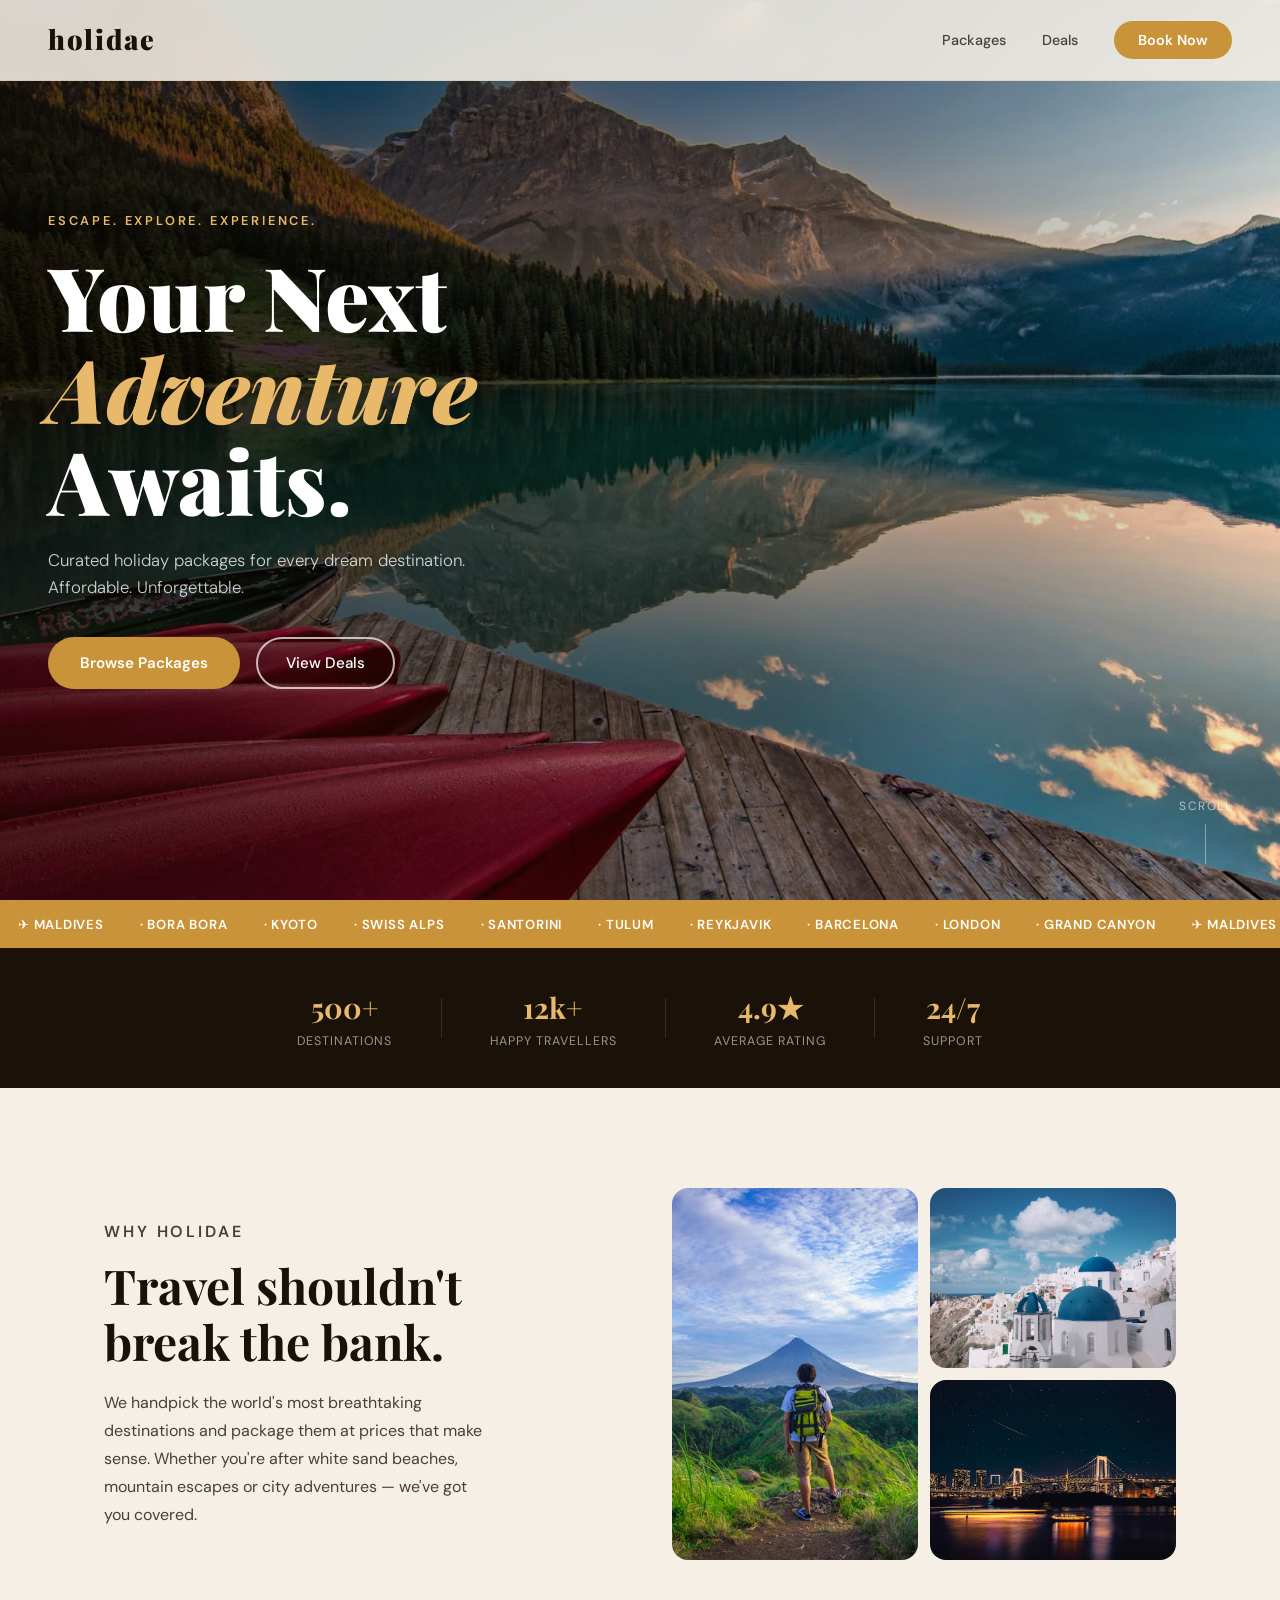
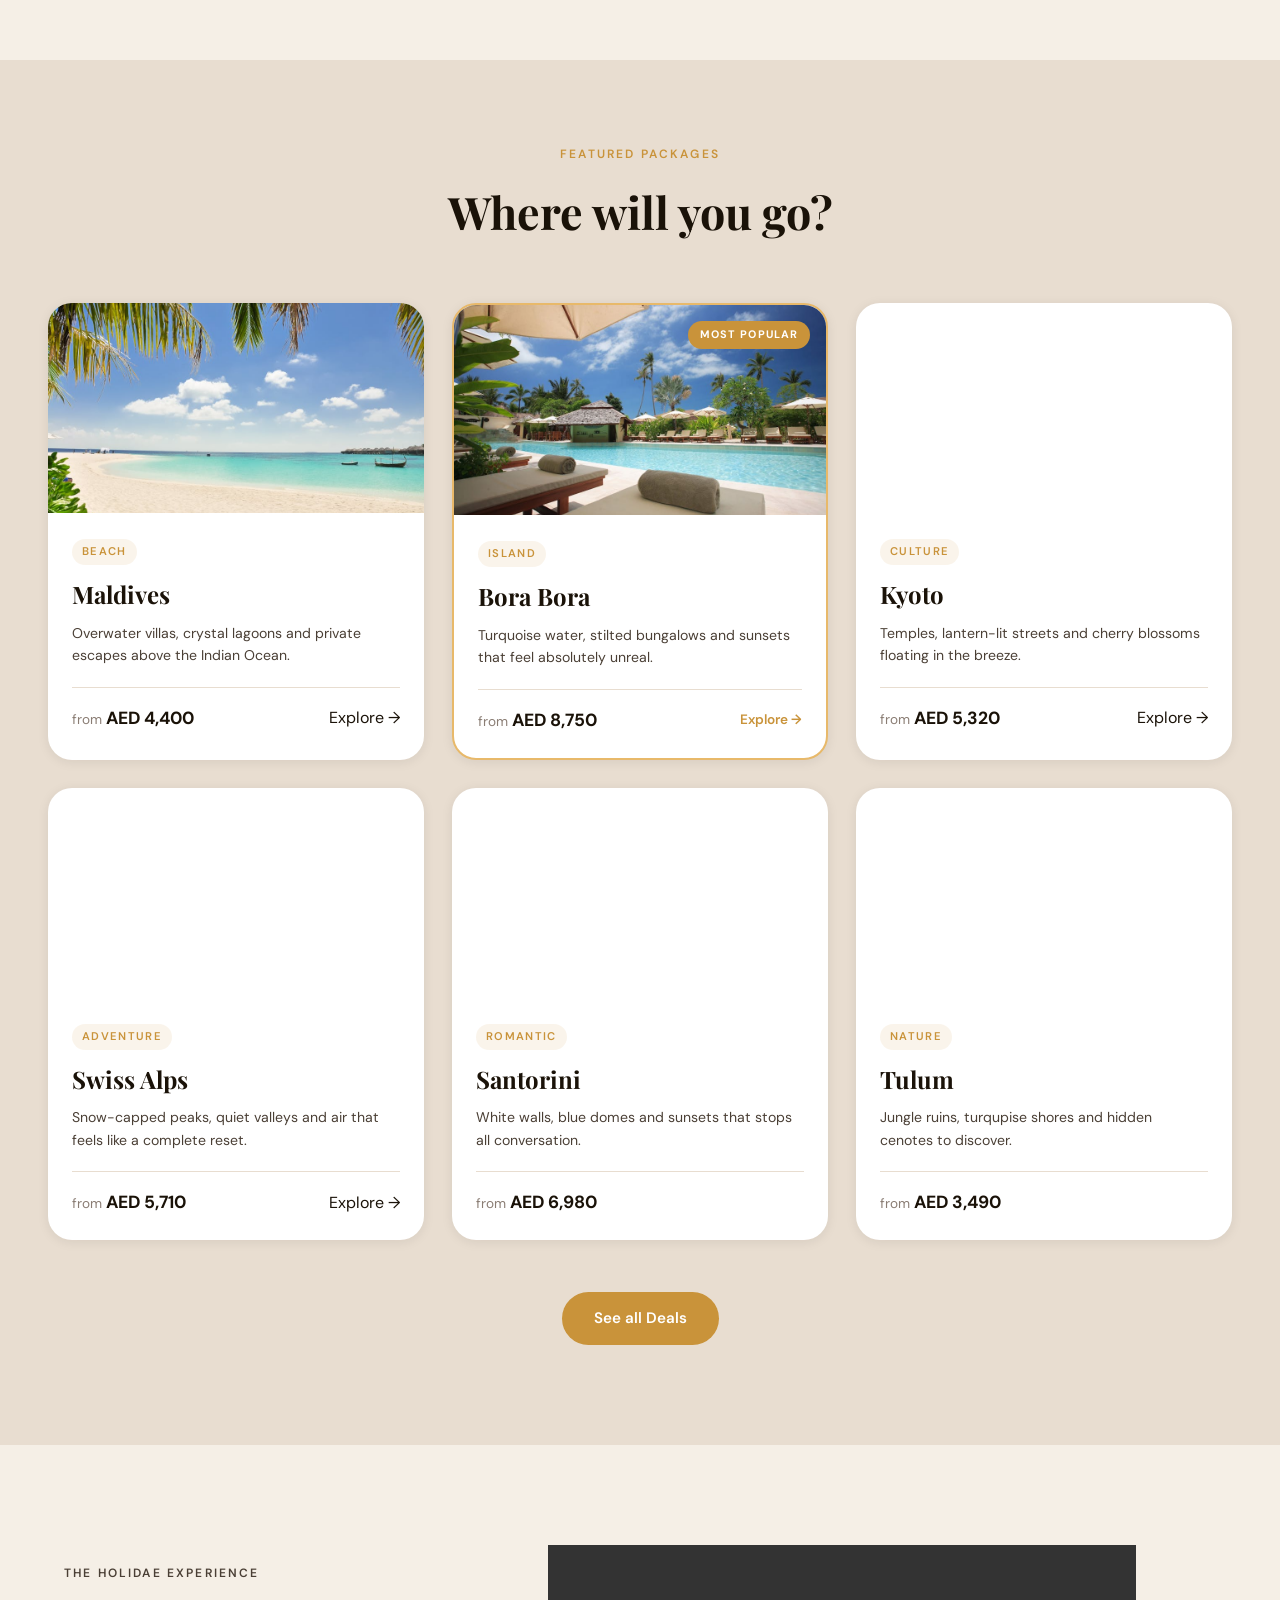
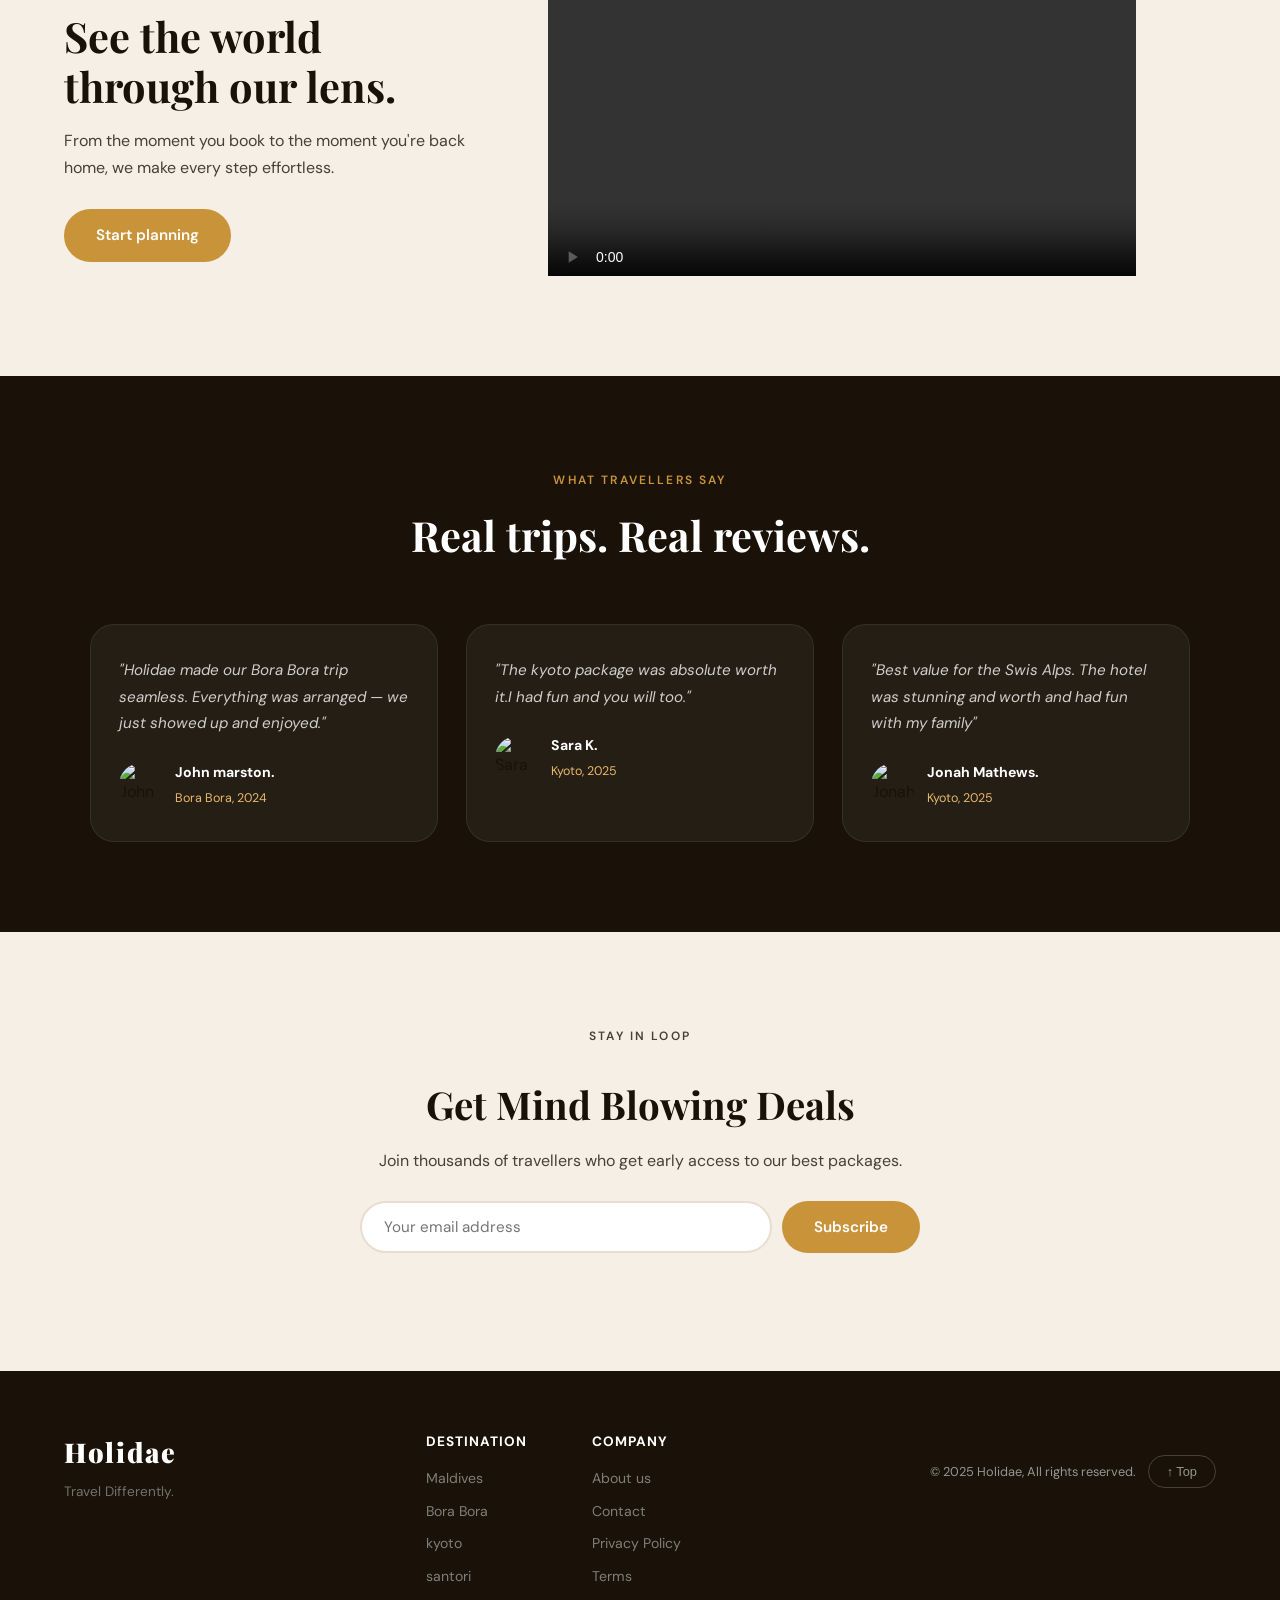
==== commit 31e1a578: "Update index.html" ====
--- a/index.html
+++ b/index.html
@@ -92,9 +92,9 @@
             <p>We handpick the world's most breathtaking destinations and package them at prices that make sense. Whether you're after white sand beaches, mountain escapes or city adventures — we've got you covered.</p>
         </div>
         <div class="intro-img-grid reveal-up" style="transition-delay:0.15s">
-            <img src="https://images.pexels.com/photos/672358/pexels-photo-672358.jpeg?auto=compress&w=800" alt="Beach" class="grid-img tall">
-            <img src="https://images.pexels.com/photos/1010657/pexels-photo-1010657.jpeg?auto=compress&w=800" alt="Santorini" class="grid-img">
-            <img src="https://images.pexels.com/photos/2341830/pexels-photo-2341830.jpeg?auto=compress&w=800" alt="Mountains" class="grid-img">
+            <img src="images/pexels-photo-672358.jpeg" alt="mountain" class="grid-img tall">
+            <img src="images/pexels-photo-1010657.jpeg" alt="Santorini" class="grid-img">
+            <img src="images/pexels-photo-2341830.jpeg" alt="city" class="grid-img">
         </div>
     </section>
     
@@ -106,16 +106,16 @@
         </div>
         <div class="packages-grid">
             <article class="pkg-card reveal-up" style="transition-delay:0.05s">
-                <div class="pkg-img" style="background-image:url('https://images.pexels.com/photos/1450353/pexels-photo-1450353.jpeg?auto=compress&w=900')"><div class="pkg-img-shine"></div></div>
+                <div class="pkg-img" style="background-image:url('images/pexels-photo-1450353.jpeg')"><div class="pkg-img-shine"></div></div>
                 <div class="pkg-body">
                     <span class="pkg-tag">Beach</span>
                     <h3>Maldives</h3>
                     <p>Overwater villas, crystal lagoons and private escapes above the Indian Ocean.</p>
-                    <div class="pkg-footer"><span class="pkg-price">from <strong>AED 4,400</strong></span><a href="#">Explore →</a></div>
+                    <div class="pkg-footer"><span class="pkg-price">from <strong>AED 4,400</strong></span><a href="package2.html">Explore →</a></div>
                 </div>
             </article>
             <article class="pkg-card featured reveal-up" style="transition-delay:0.1s">
-                <div class="pkg-img" style="background-image:url('https://images.pexels.com/photos/338504/pexels-photo-338504.jpeg?auto=compress&w=900')"><div class="pkg-img-shine"></div></div>
+                <div class="pkg-img" style="background-image:url('images/pexels-photo-338504.jpeg')"><div class="pkg-img-shine"></div></div>
                 <div class="pkg-badge">Most Popular</div>
                 <div class="pkg-body">
                     <span class="pkg-tag">Island</span>
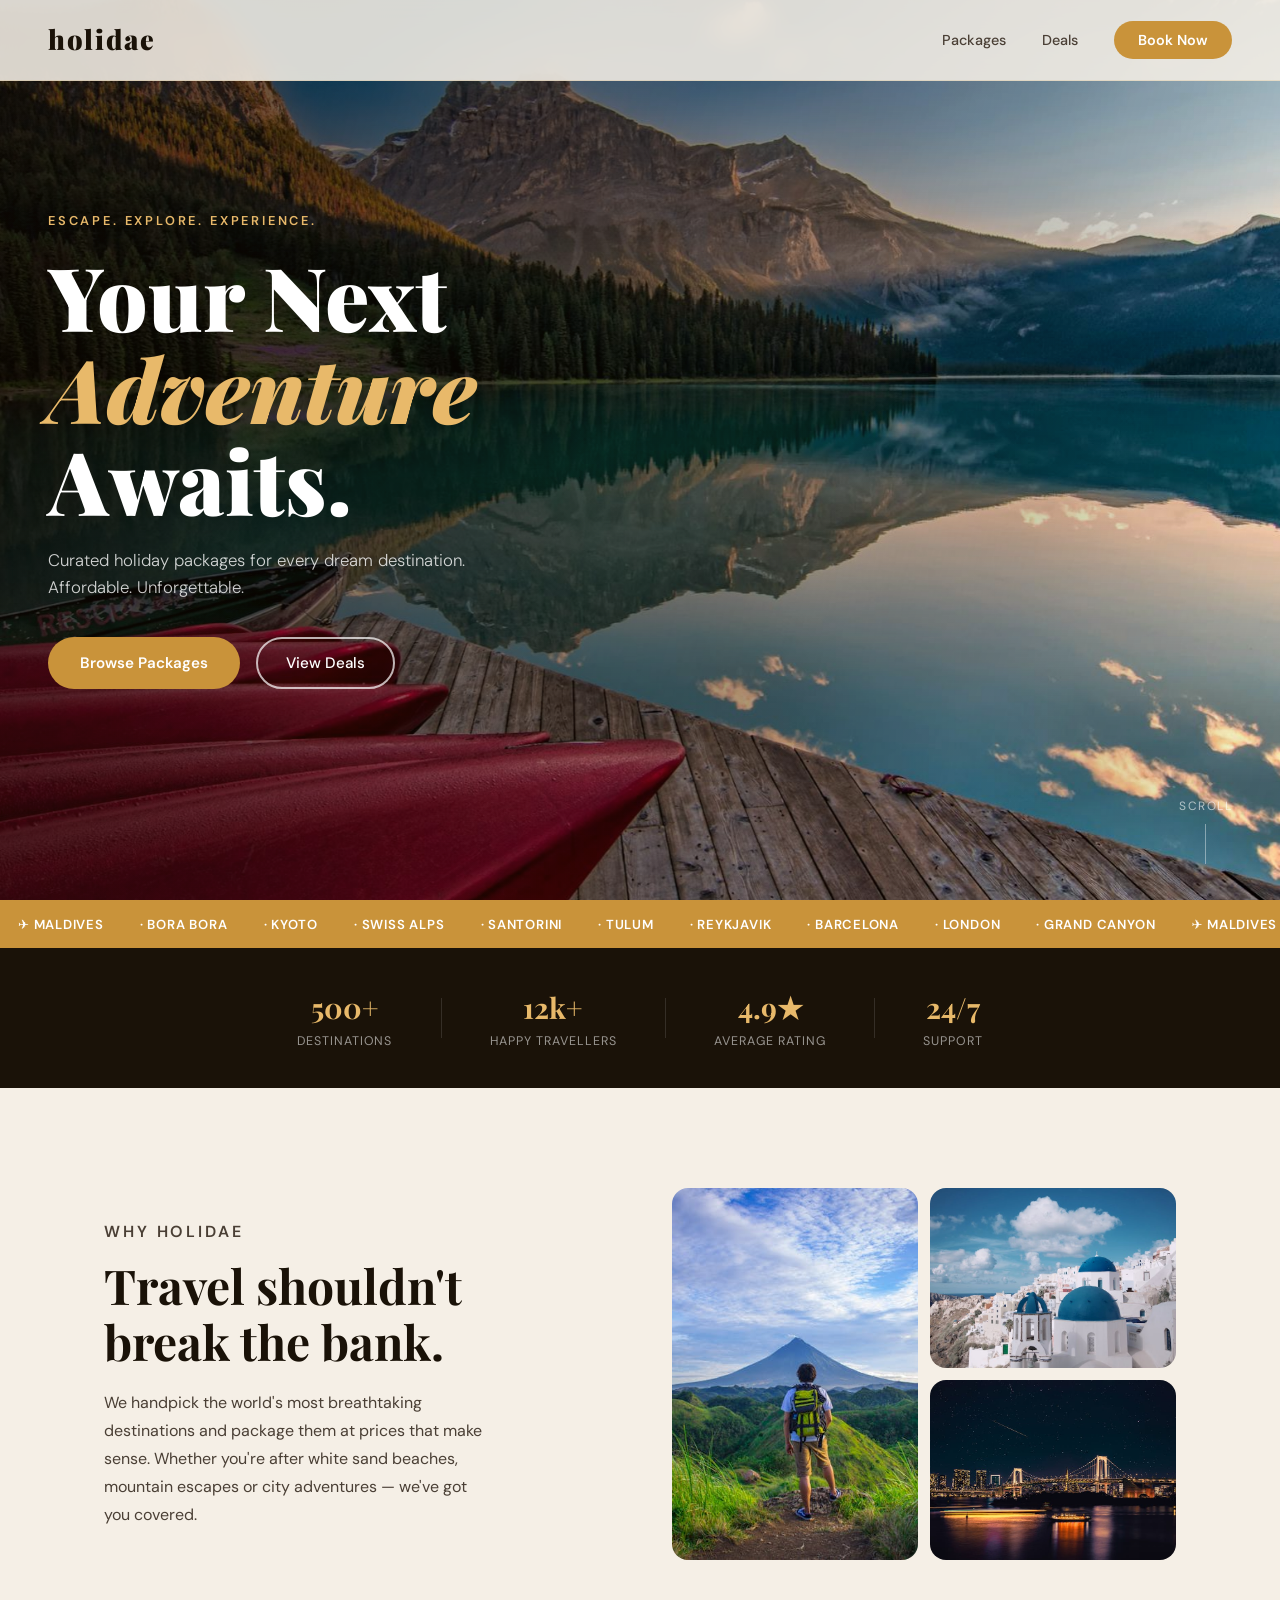
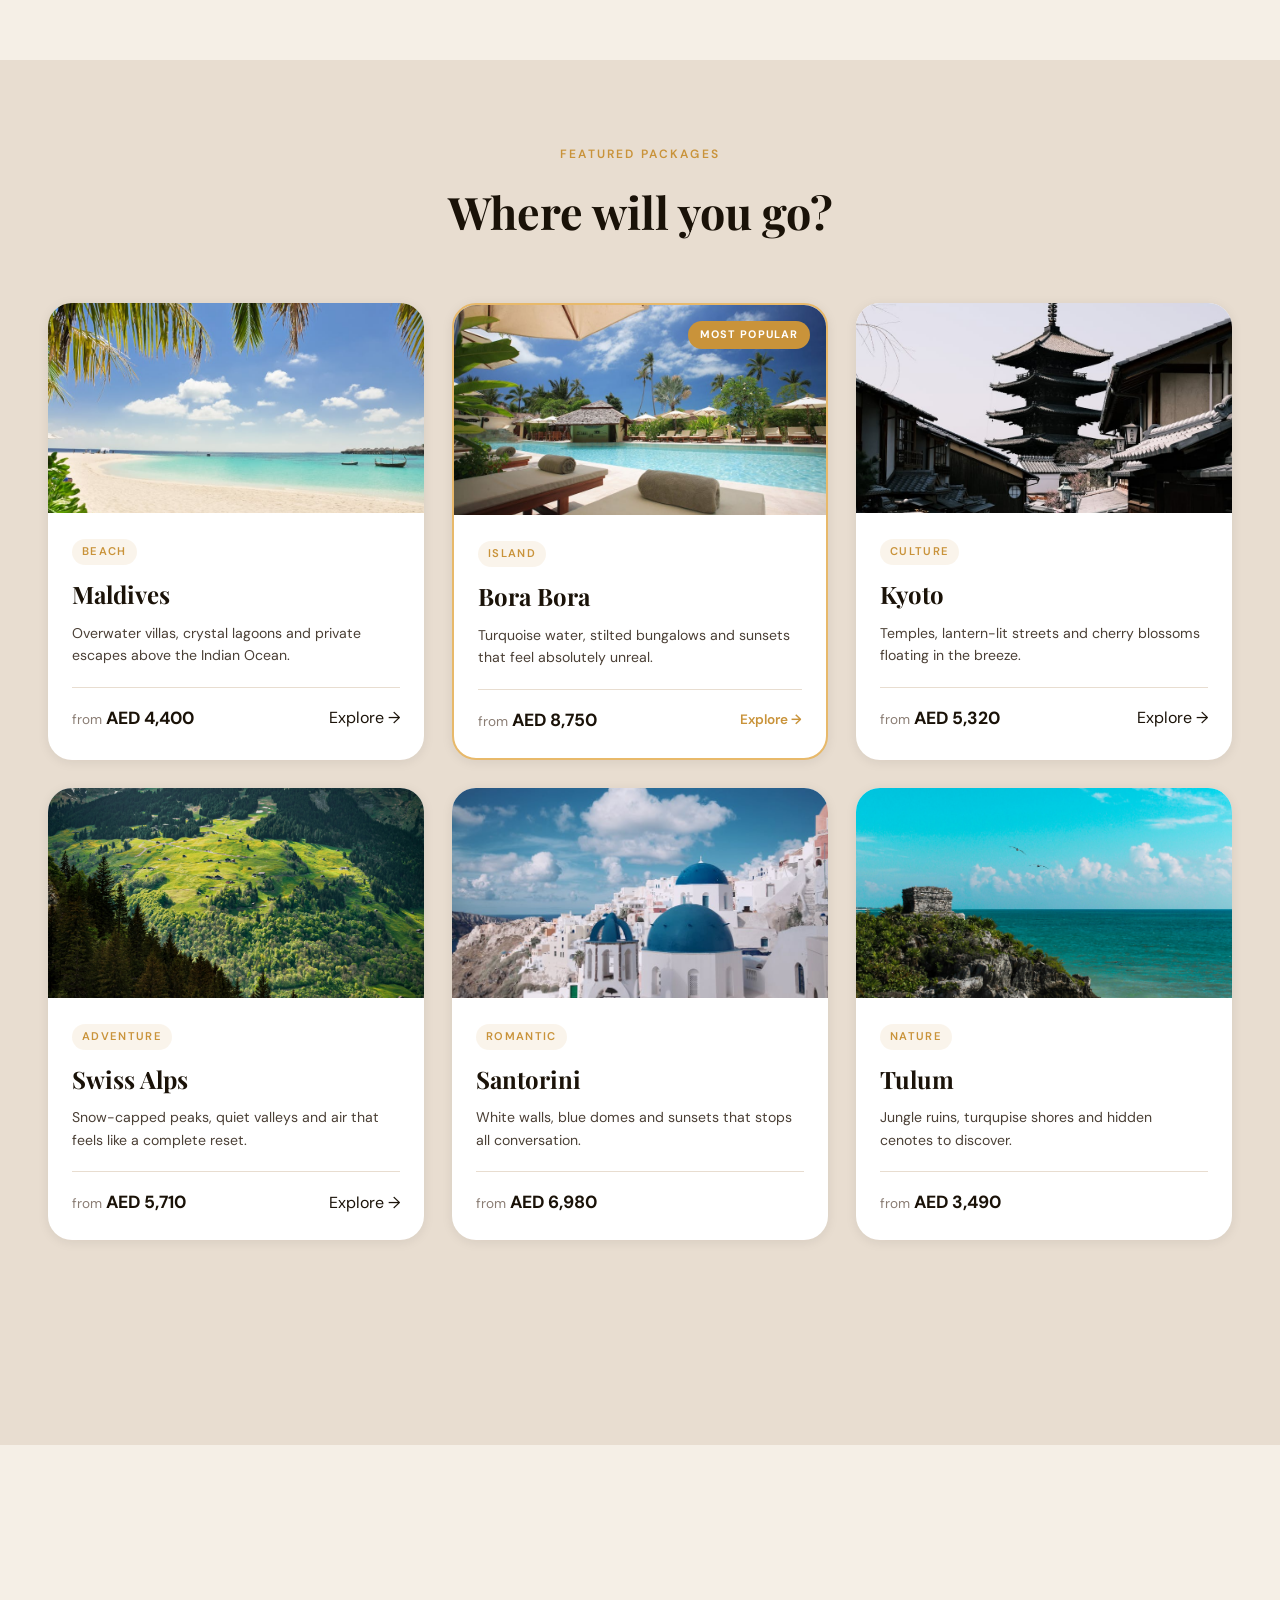
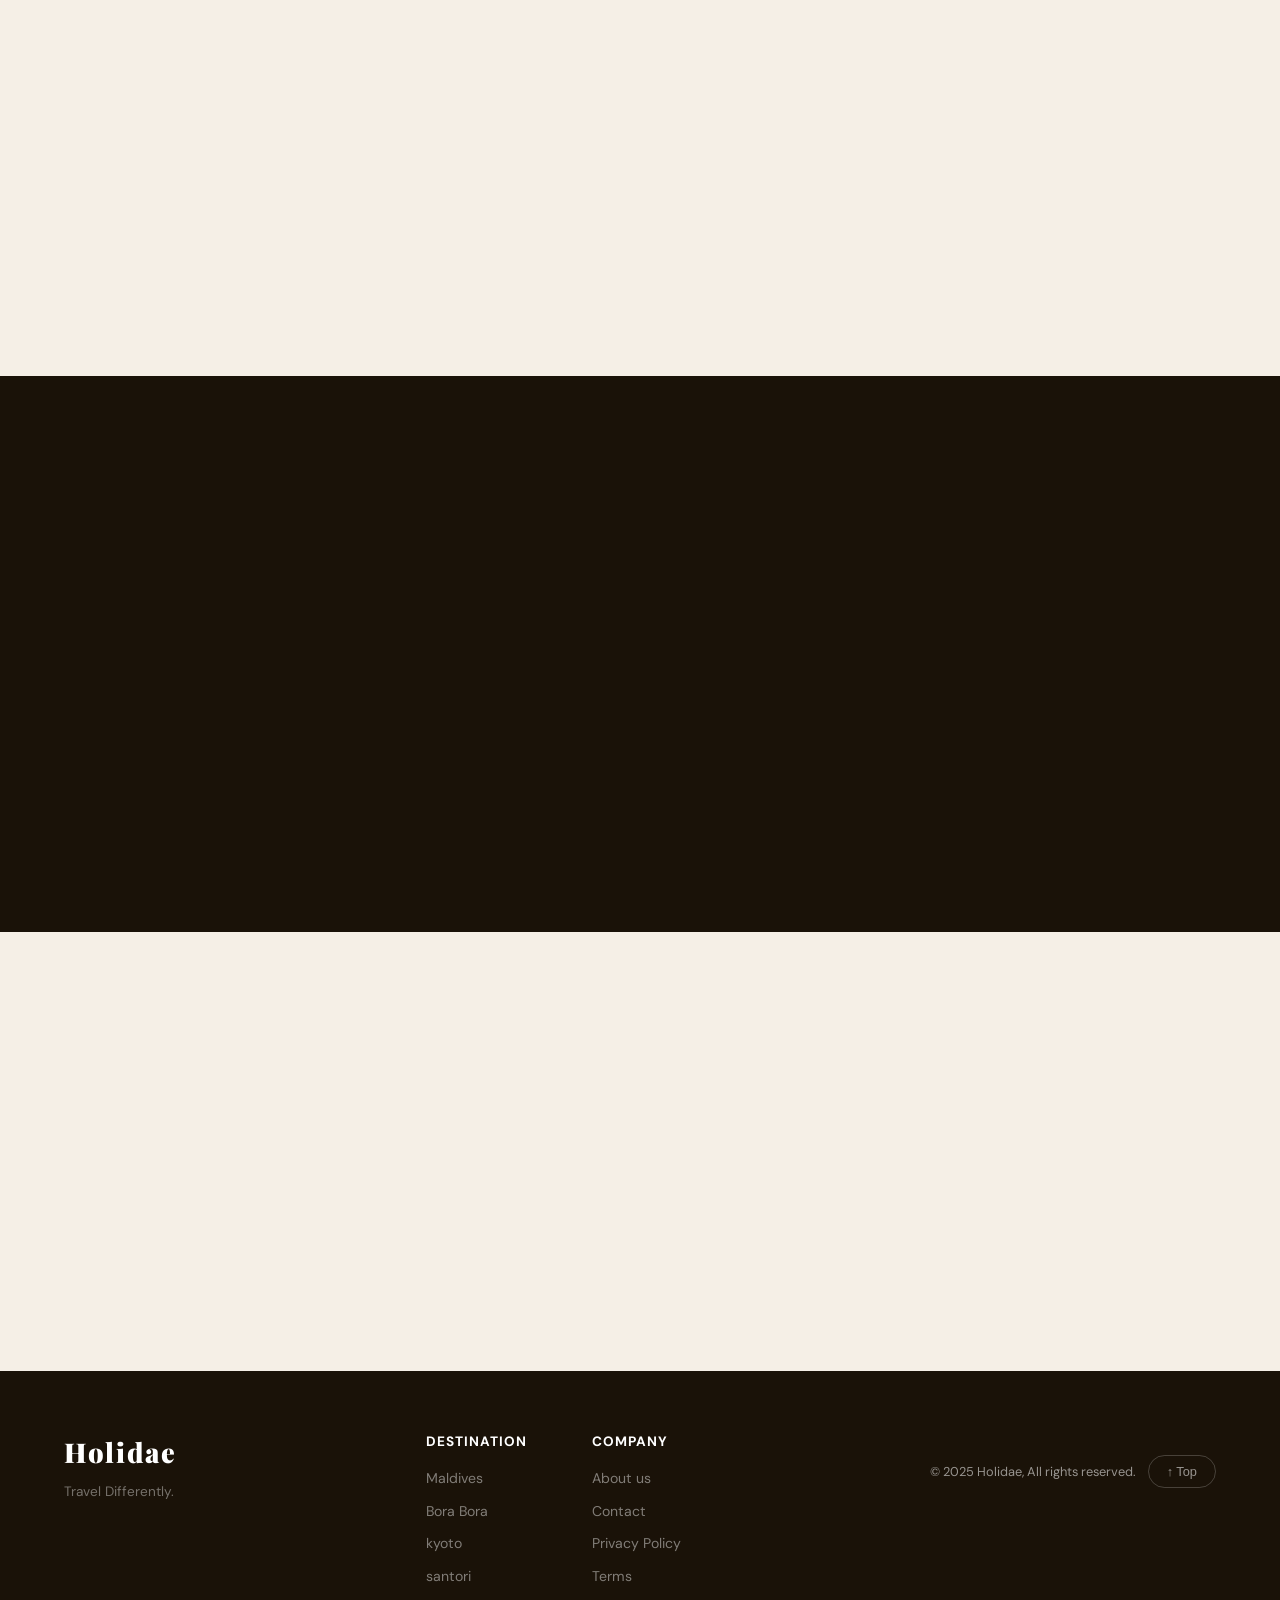
==== commit 32b89419: "Update index.html" ====
--- a/index.html
+++ b/index.html
@@ -125,7 +125,7 @@
                 </div>
             </article>
             <article class="pkg-card reveal-up" style="transition-delay:0.15s">
-                <div class="pkg-img" style="background-image:url('https://images.pexels.com/photos/20704787/pexels-photo-20704787.jpeg?auto=compress&w=900')"><div class="pkg-img-shine"></div></div>
+                <div class="pkg-img" style="background-image:url('images/pexels-photo-20704787.jpeg')"><div class="pkg-img-shine"></div></div>
                 <div class="pkg-body">
                     <span class="pkg-tag">Culture</span>
                     <h3>Kyoto</h3>
@@ -134,7 +134,7 @@
                 </div>
             </article>
             <article class="pkg-card reveal-up" style="transition-delay:0.2s">
-                <div class="pkg-img" style="background-image:url('https://images.pexels.com/photos/2341830/pexels-photo-2341830.jpeg?auto=compress&w=900')"><div class="pkg-img-shine"></div></div>
+                <div class="pkg-img" style="background-image:url('images/pexels-christopher-politano-978995-37509463.jpg')"><div class="pkg-img-shine"></div></div>
                 <div class="pkg-body">
                     <span class="pkg-tag">Adventure</span>
                     <h3>Swiss Alps</h3>
@@ -143,7 +143,7 @@
                 </div>
             </article>
             <article class="pkg-card reveal-up" style="transition-delay:0.25s">
-                <div class="pkg-img" style="background-image:url('https://images.pexels.com/photos/1010657/pexels-photo-1010657.jpeg?auto=compress&w=900')"><div class='pkg-img-shrine'></div></div>
+                <div class="pkg-img" style="background-image:url('images/pexels-photo-1010657.jpeg')"><div class='pkg-img-shrine'></div></div>
                 <div class="pkg-body">
                     <span class="pkg-tag">Romantic</span>
                     <h3>Santorini</h3>
@@ -152,7 +152,7 @@
                 </div>                                                      
             </article>
             <article class="pkg-card reveal-up" style="transition-delay:0.3s">
-                <div class="pkg-img" style="background-image:url('https://images.pexels.com/photos/15237413/pexels-photo-15237413.jpeg')"><div class='pkg-img-shrine'></div></div>
+                <div class="pkg-img" style="background-image:url('images/pexels-photo-15237413.jpeg')"><div class='pkg-img-shrine'></div></div>
                 <div class="pkg-body">
                     <span class="pkg-tag">Nature</span>
                     <h3>Tulum</h3>
@@ -186,15 +186,15 @@
         <div class="reviews-grid">
             <div class="review reveal-up" style="transition-delay:0.05s">
                 <p>"Holidae made our Bora Bora trip seamless. Everything was arranged — we just showed up and enjoyed."</p>
-                <div class="review-author"><img src="https://i.pravatar.cc/150?img=8" alt="John marston"><div><strong>John marston.</strong><span>Bora Bora, 2024</span></div></div>
+                <div class="review-author"><img src="images/150.jpg" alt="John marston"><div><strong>John marston.</strong><span>Bora Bora, 2024</span></div></div>
             </div>
             <div class="review reveal-up" style="transition-delay:0.12s">
                 <p>"The kyoto package was absolute worth it.I had fun and you will too."</p>
-                <div class="review-author"><img src="https://i.pravatar.cc/150?img=9" alt="Sara K"><div><strong>Sara K.</strong><span>Kyoto, 2025</span></div></div>
+                <div class="review-author"><img src="images/150 (1).jpg" alt="Sara K"><div><strong>Sara K.</strong><span>Kyoto, 2025</span></div></div>
             </div>
             <div class="review reveal-up" style="transition-delay:0.2s">
                 <p>"Best value for the Swis Alps. The hotel was stunning and worth and had fun with my family"</p>
-                <div class="review-author"><img src="https://i.pravatar.cc/150?img=55" alt="Jonah Mathews"><div><strong>Jonah Mathews.</strong><span>Kyoto, 2025</span></div></div>
+                <div class="review-author"><img src="images/150 (2).jpg" alt="Jonah Mathews"><div><strong>Jonah Mathews.</strong><span>Kyoto, 2025</span></div></div>
             </div>
         </div>
     </section>
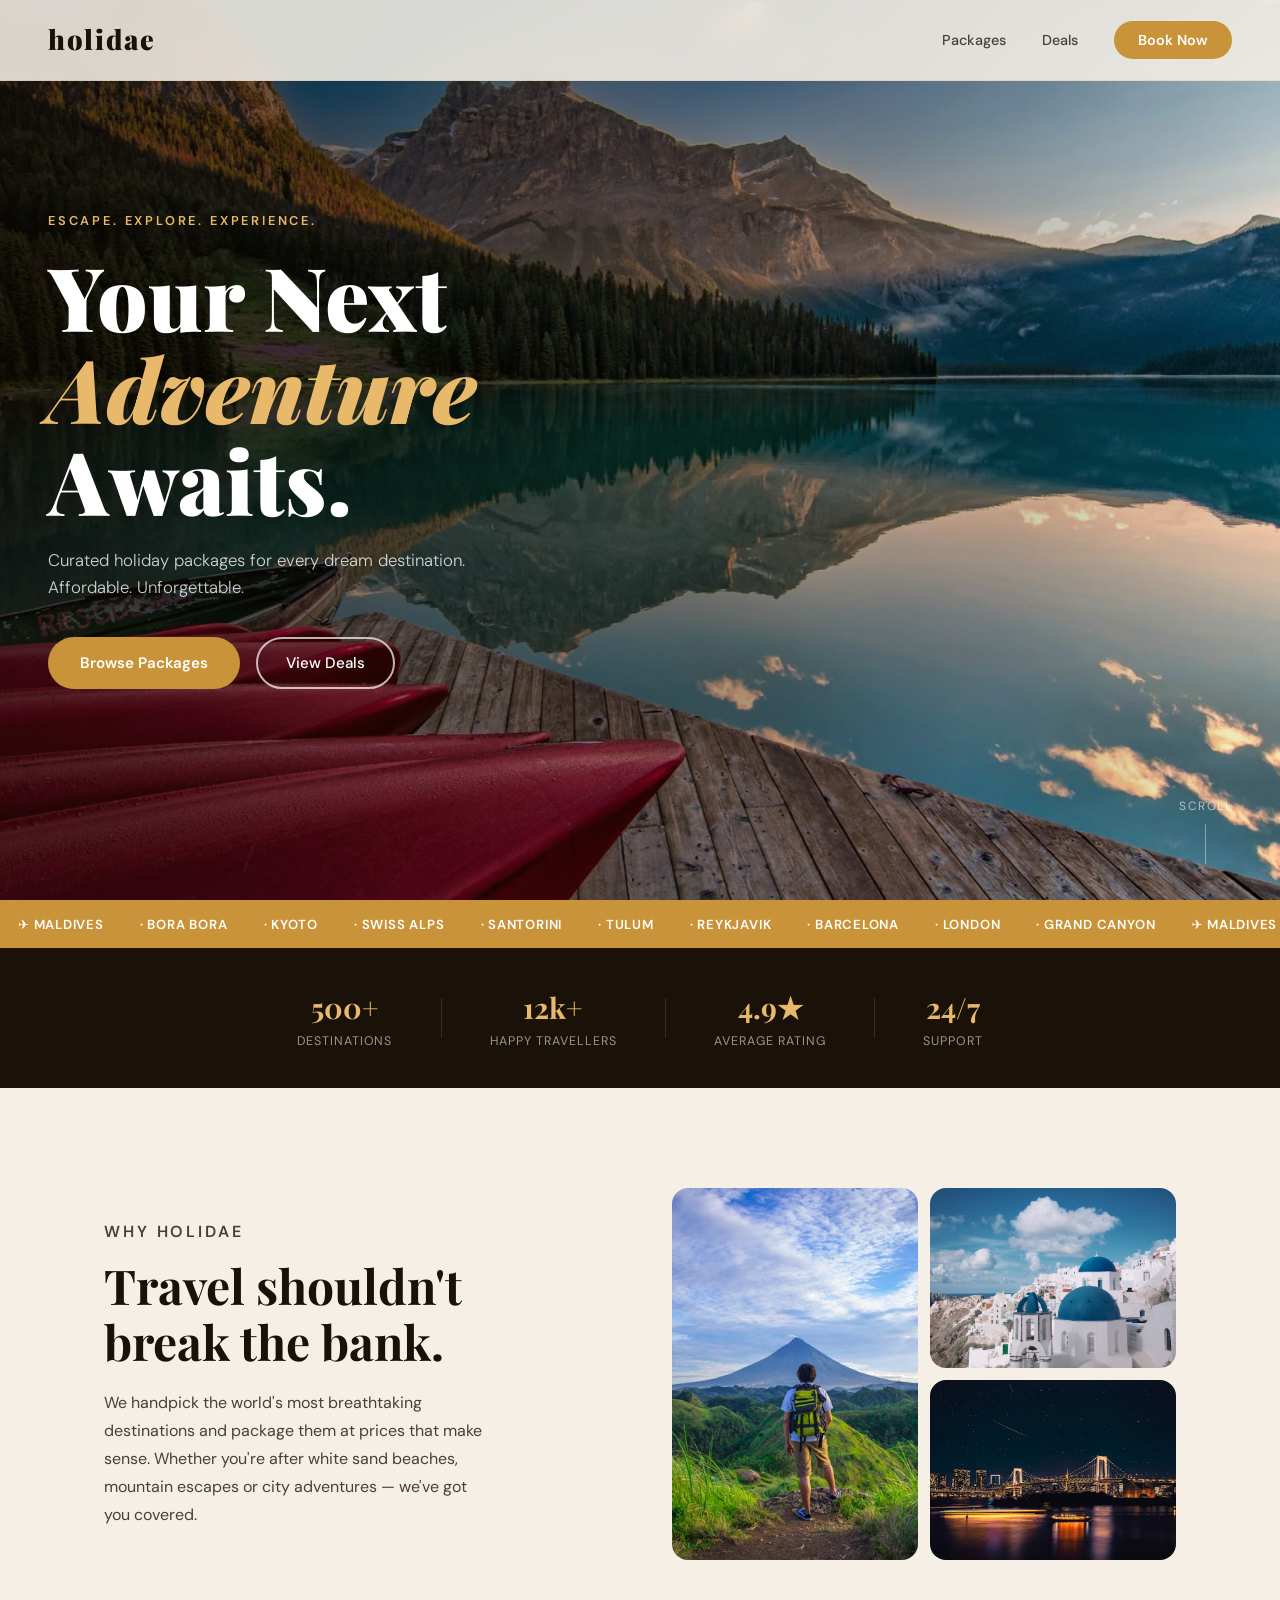
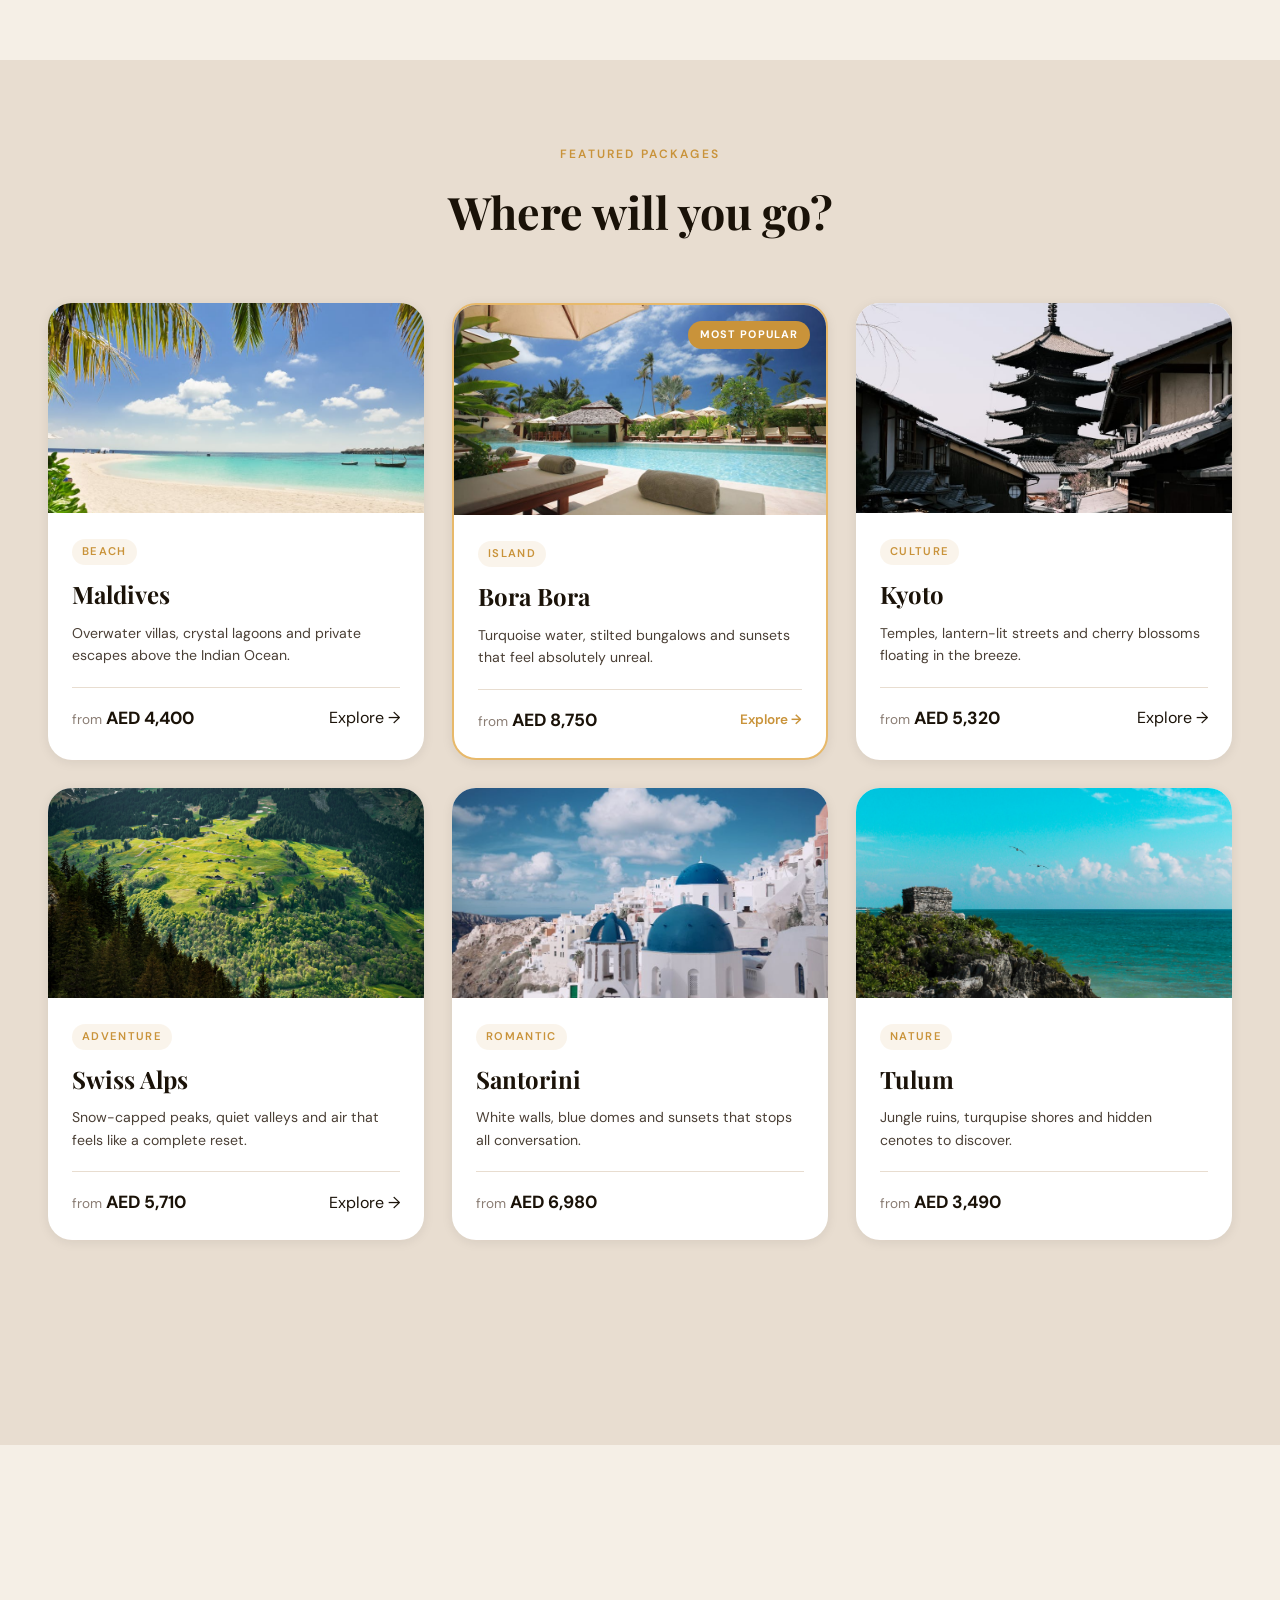
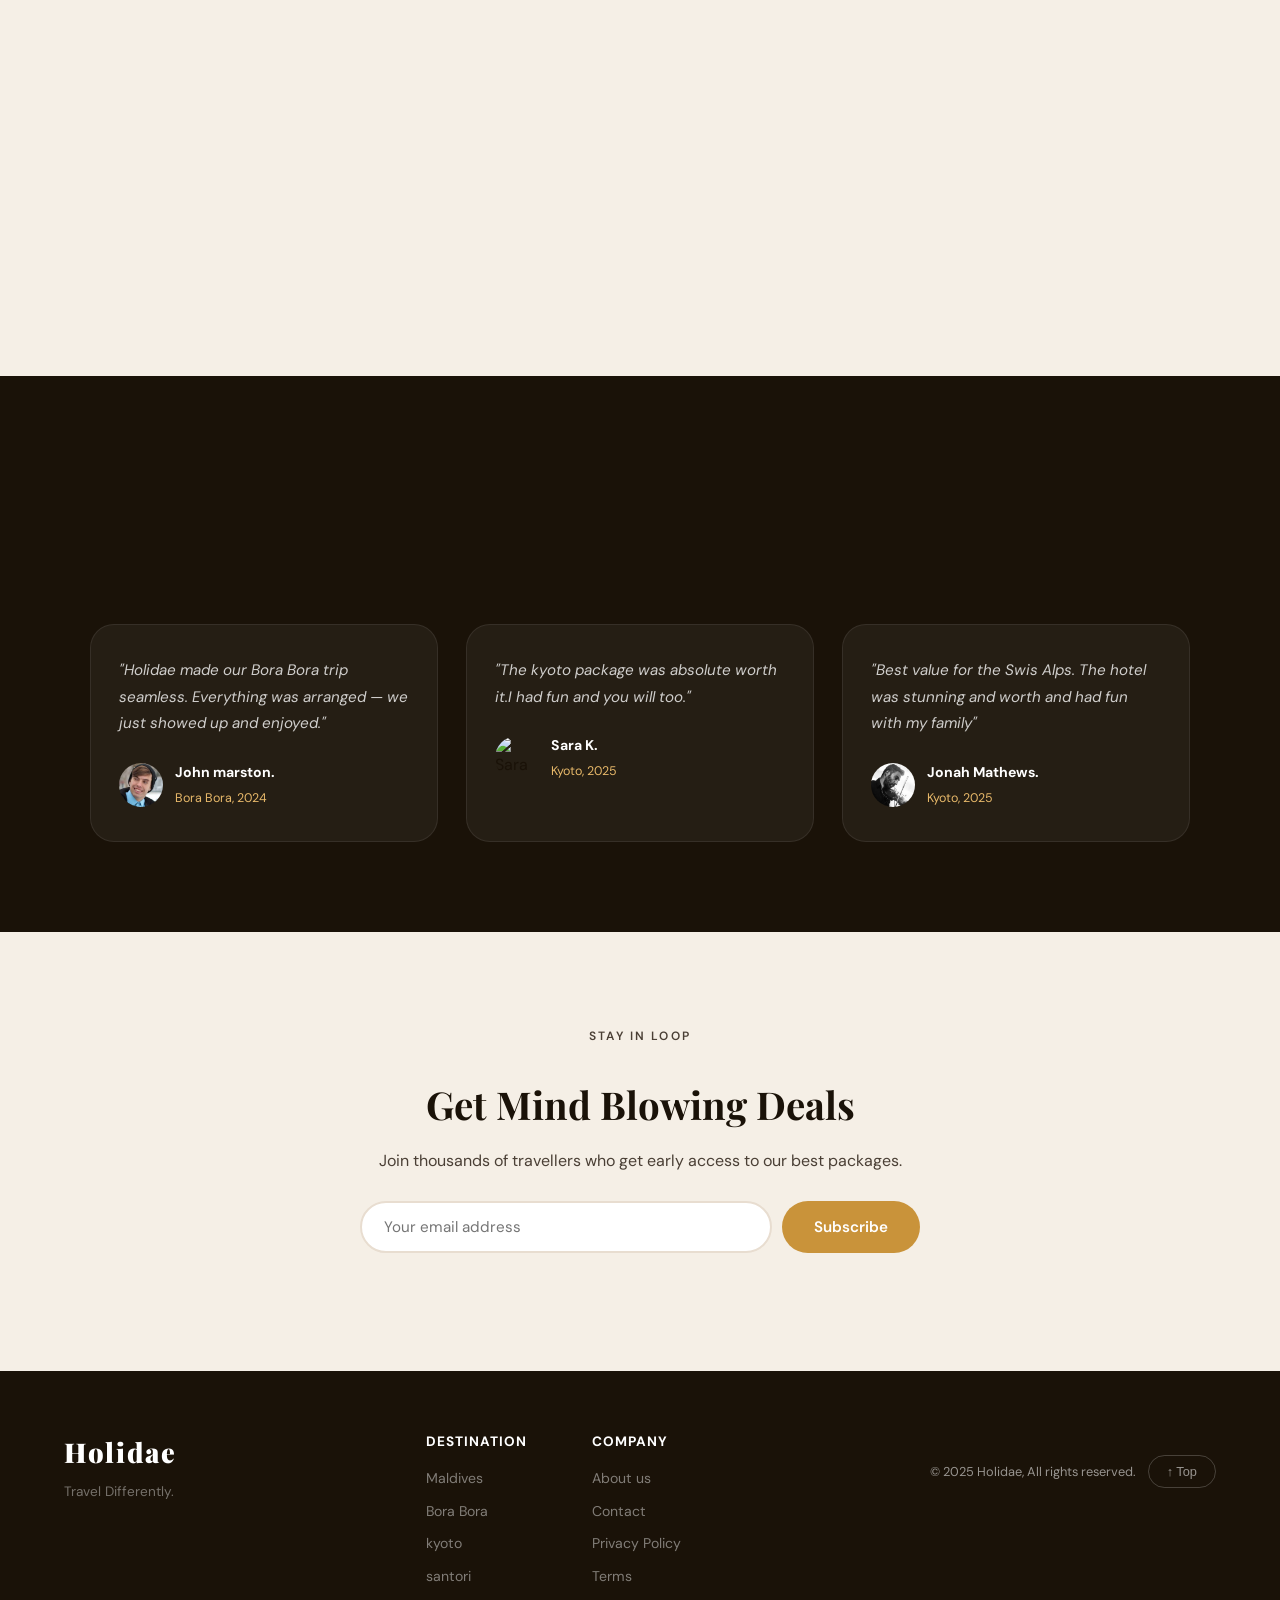
==== commit a58f8c73: "Update index.html" ====
--- a/index.html
+++ b/index.html
@@ -205,7 +205,7 @@
             <p class="section-label">Stay in loop</p>
             <h2>Get Mind Blowing Deals</h2>
             <p>Join thousands of travellers who get early access to our best packages.</p>
-            <form class="update-form" onsubmit="handleSubscribe(event)">
+            <form class="update-form">
                 <input type="email" placeholder="Your email address" required>
                 <button type="submit" class="btn-primary">Subscribe</button>
             </form>
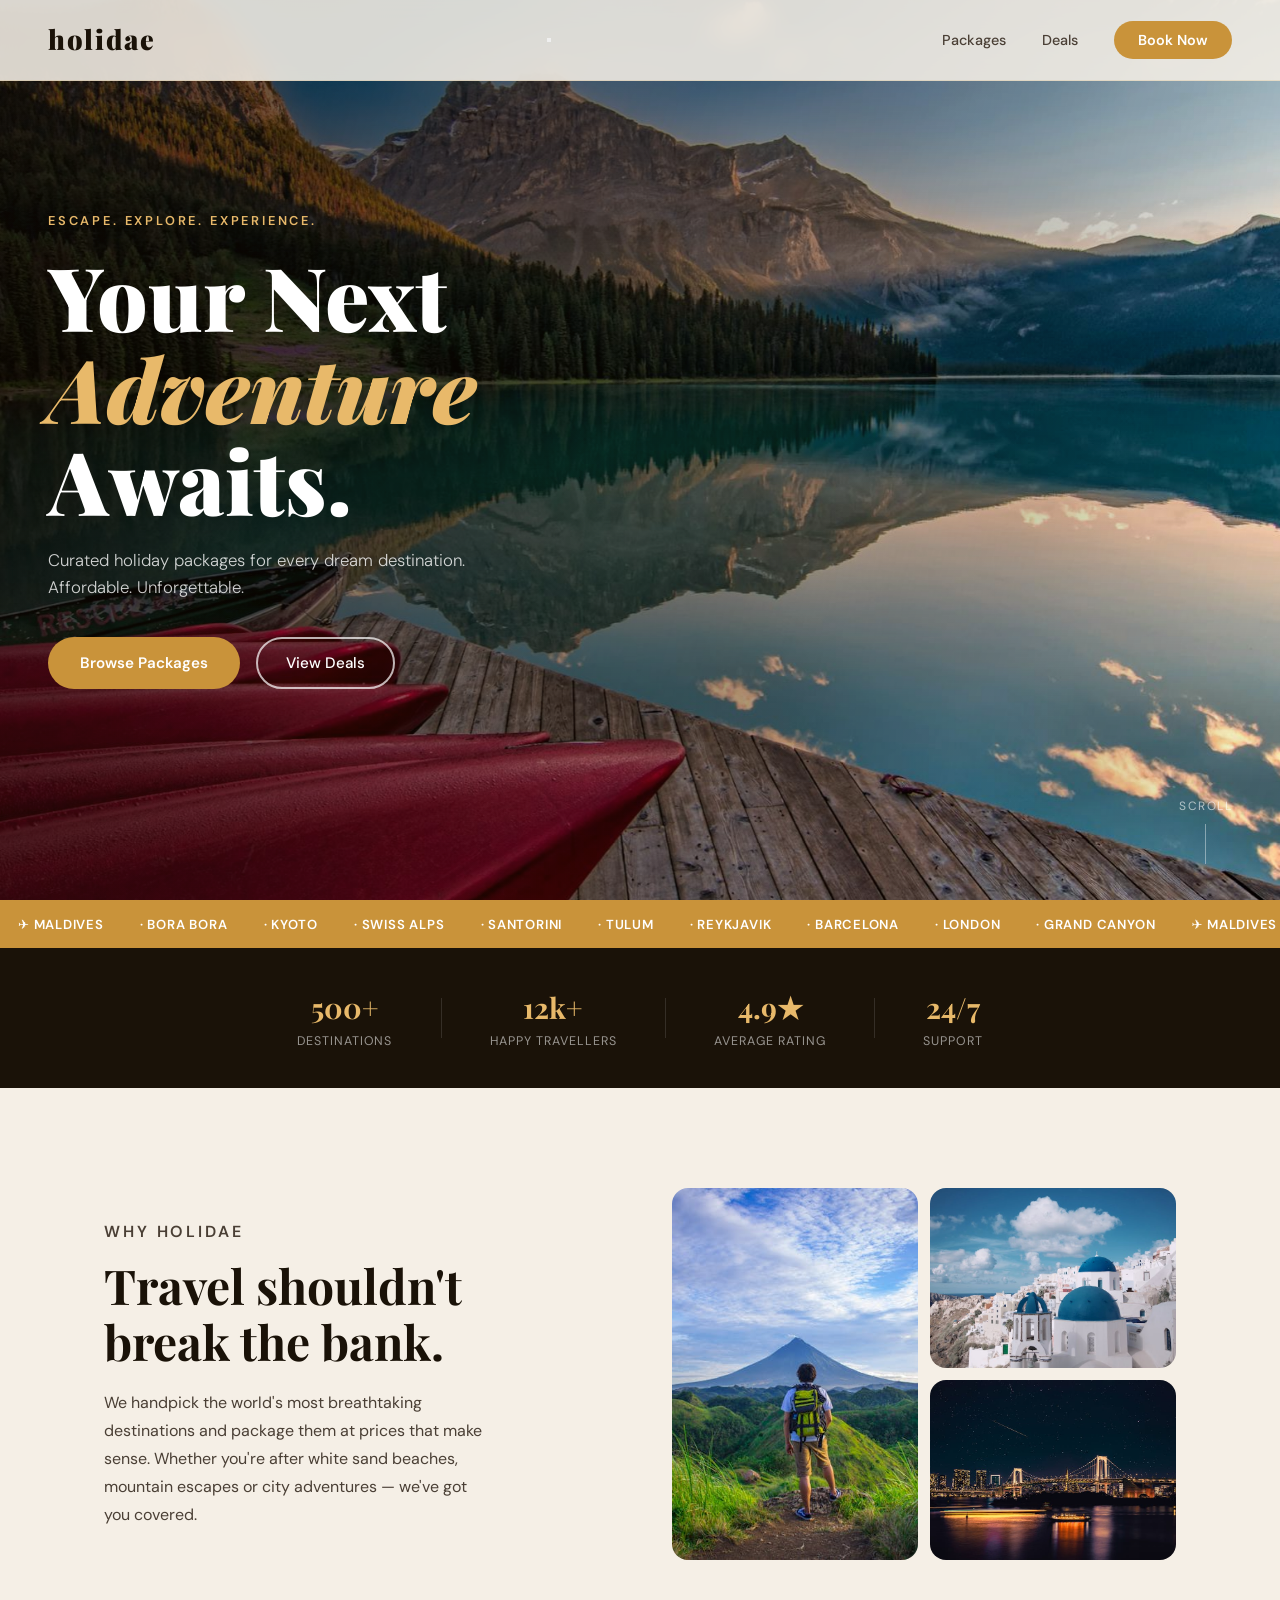
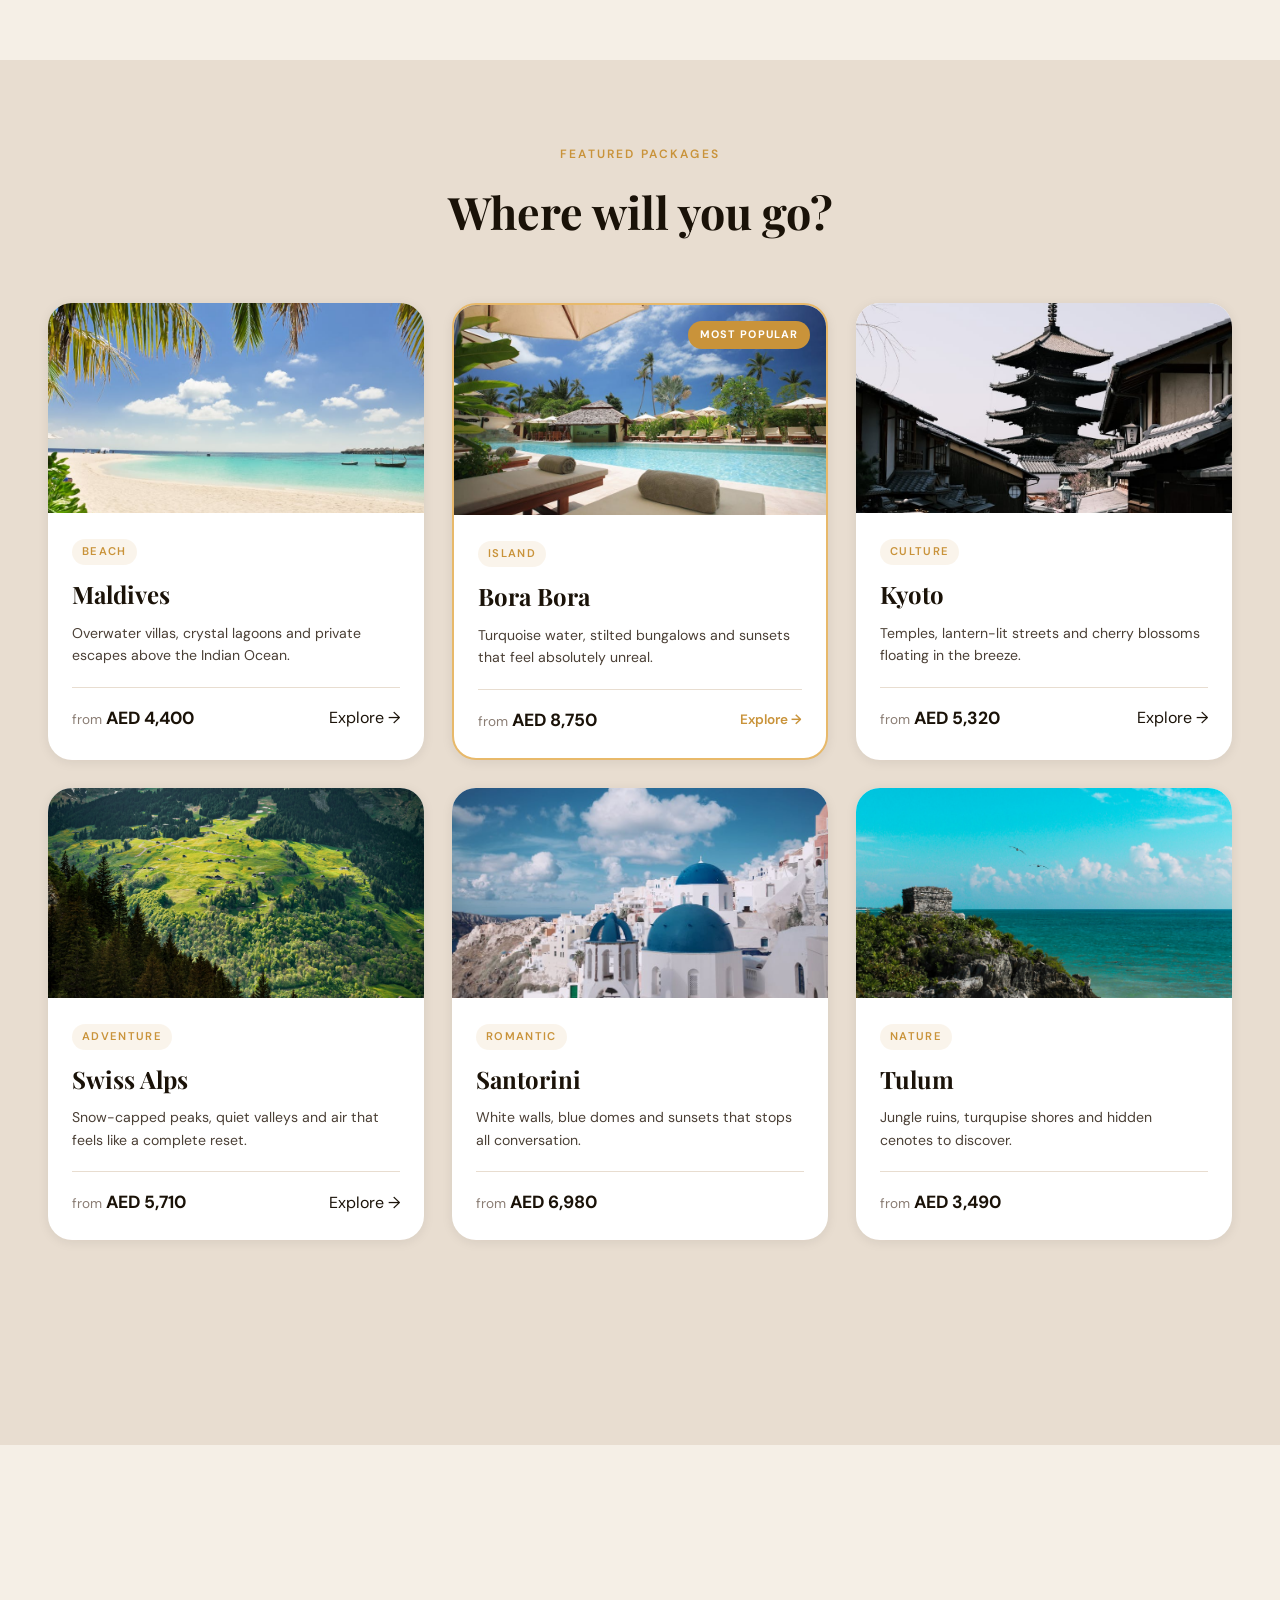
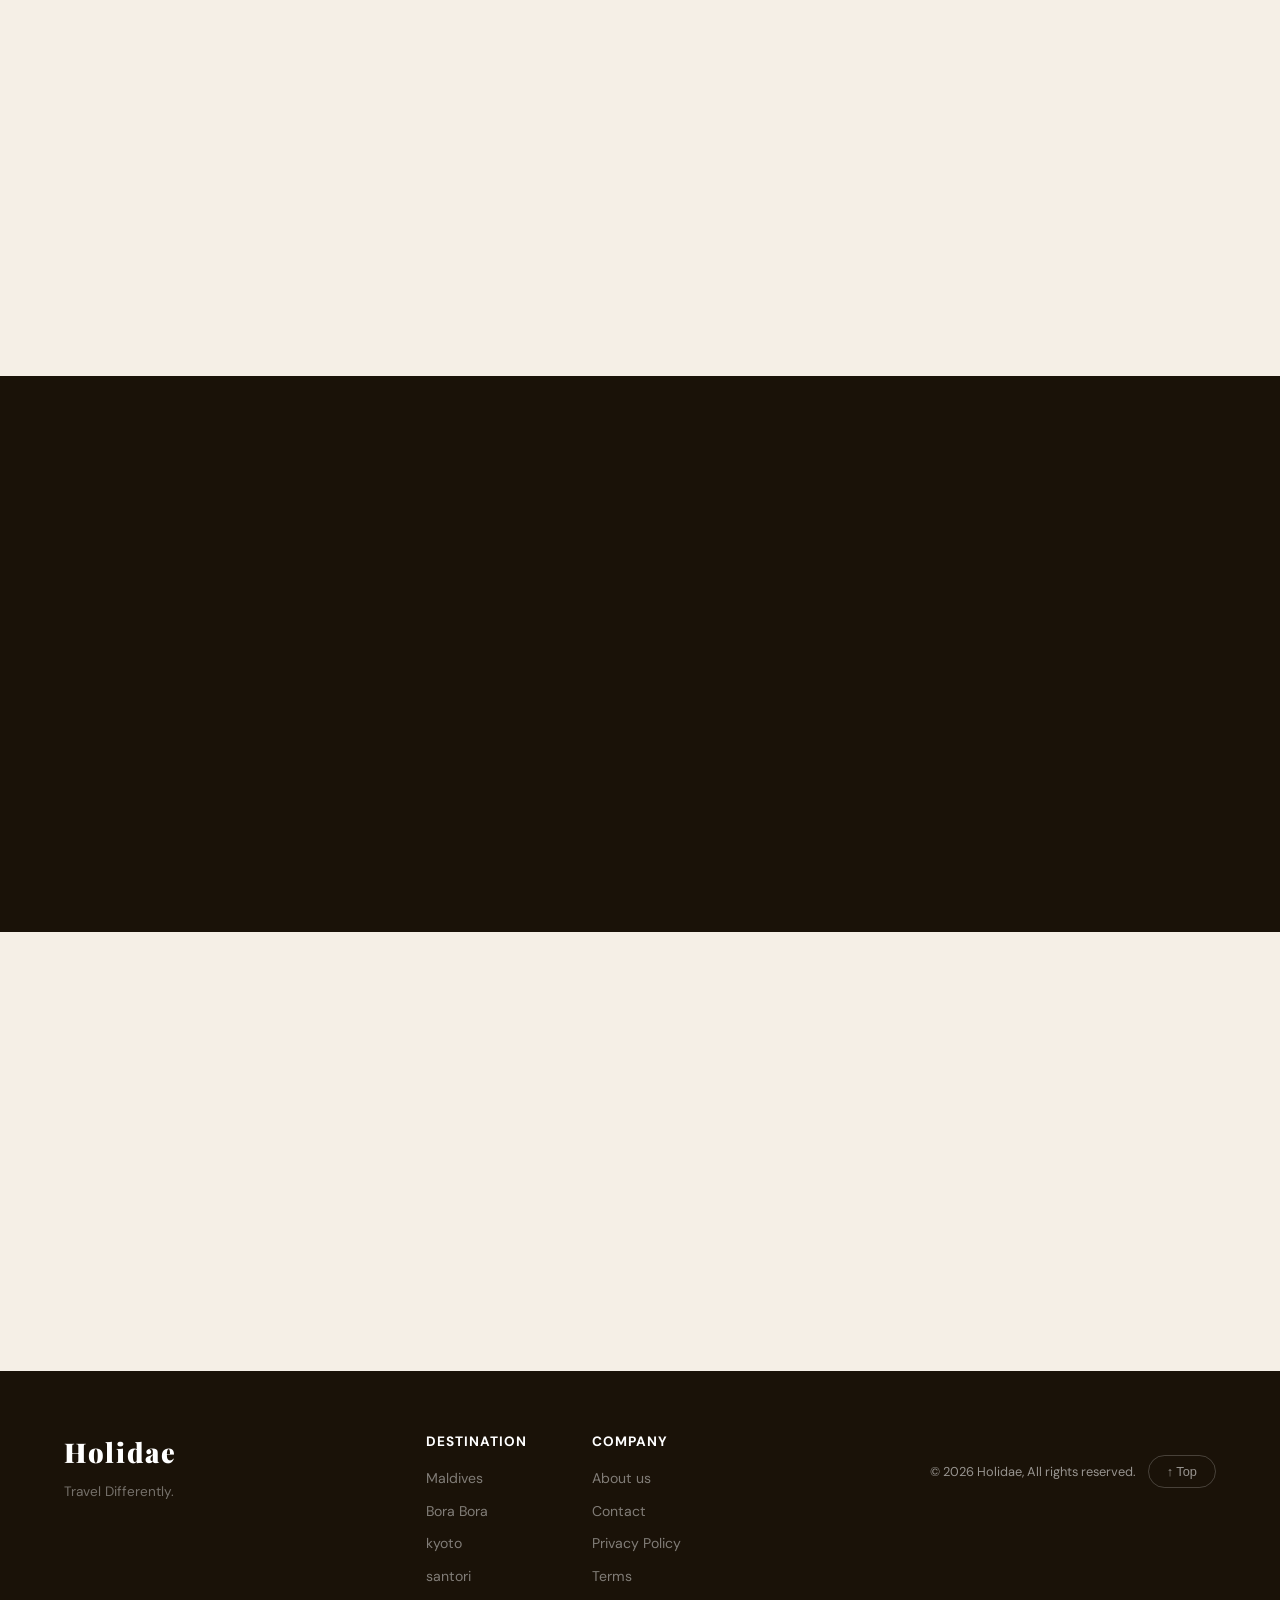
==== commit bca20fdc: "Update index.html" ====
--- a/index.html
+++ b/index.html
@@ -12,7 +12,7 @@
     <!-- NAVBAR -->
     <nav class="navbar" id="navbar">
         <a class="brand" href="#">holidae</a>
-        <button class="hamburger" id="hamburger" aria-label="Open menu">
+        <button class="button" id="button" aria-label="Open menu">
             <span></span><span></span><span></span>
         </button>
         <ul class="nav-links" id="nav-links">
@@ -237,7 +237,7 @@
                 </div>
             </div>
             <div class="footer-bottom">
-                <span>&copy; 2025 Holidae, All rights reserved.</span>
+                <span>&copy; 2026 Holidae, All rights reserved.</span>
                 <button id="back-top" class="back-top" aria-label="Back to top">↑ Top</button>
             </div>
         </div>
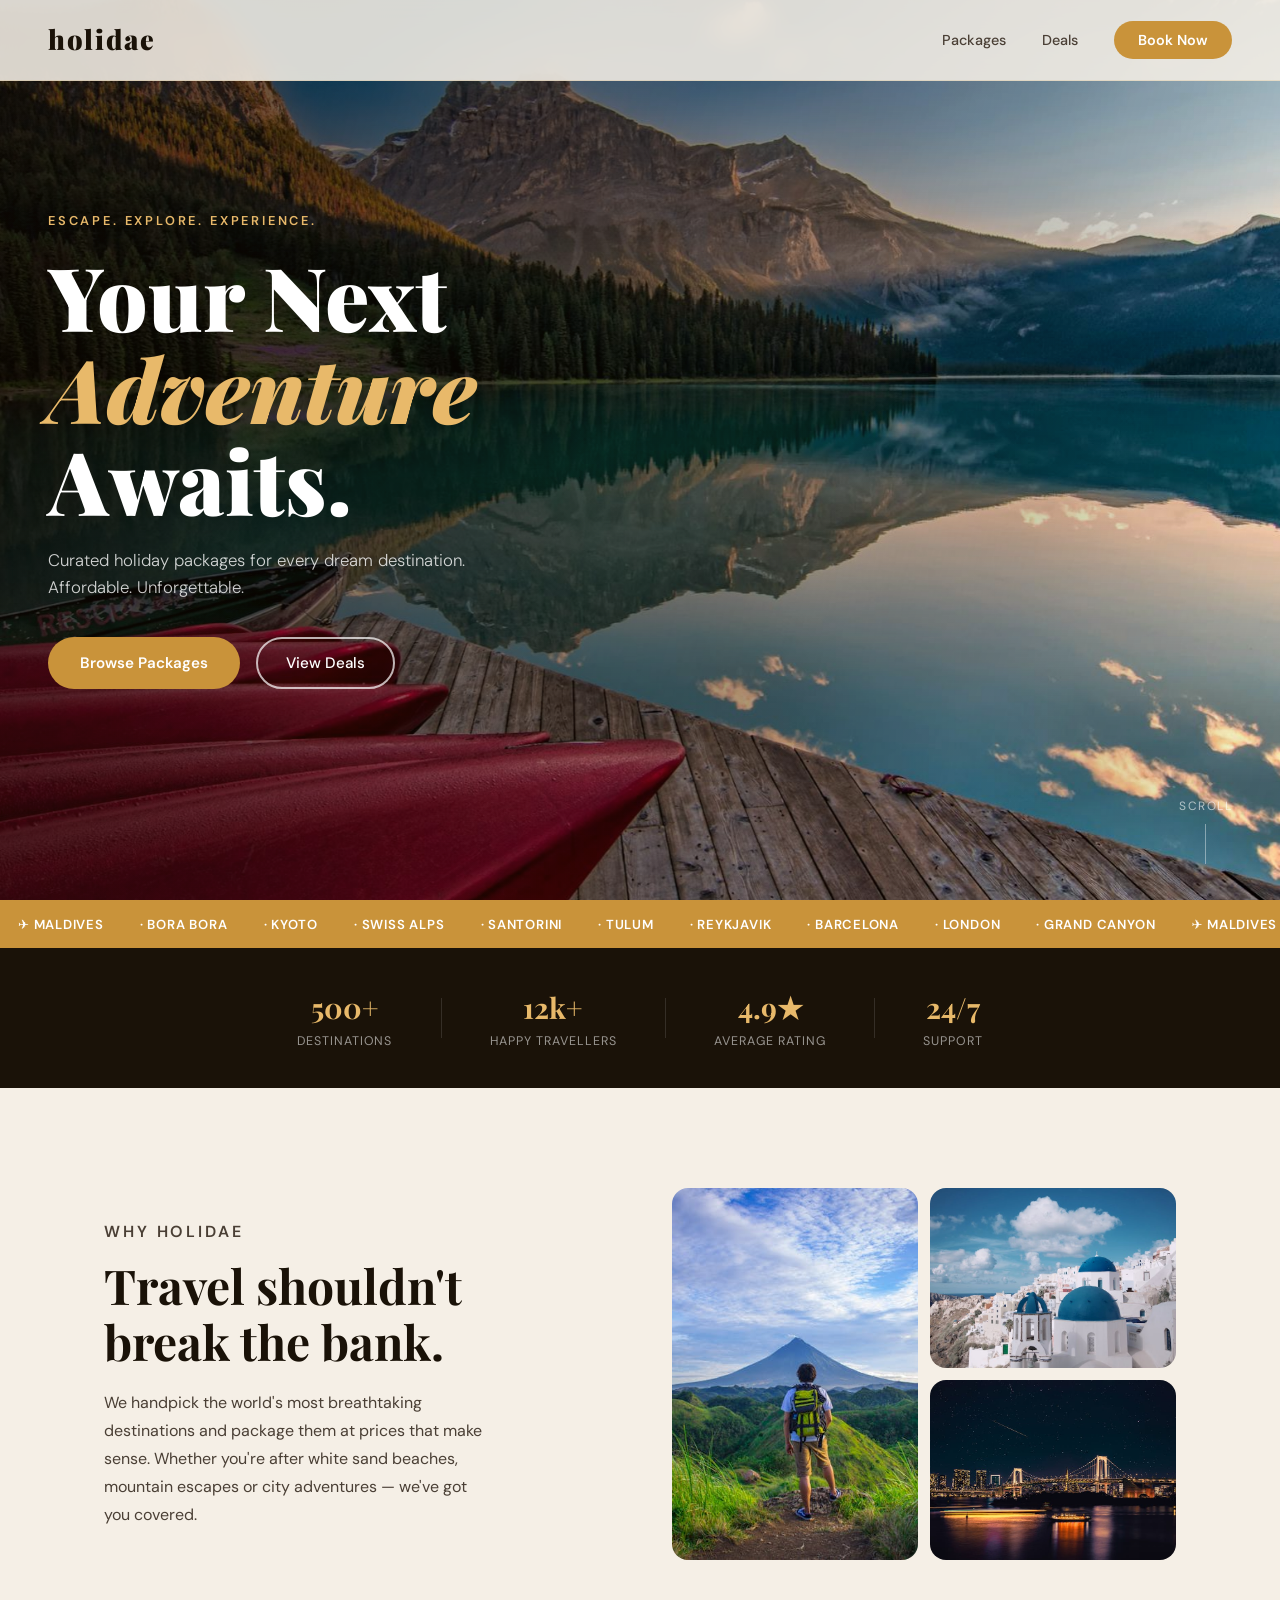
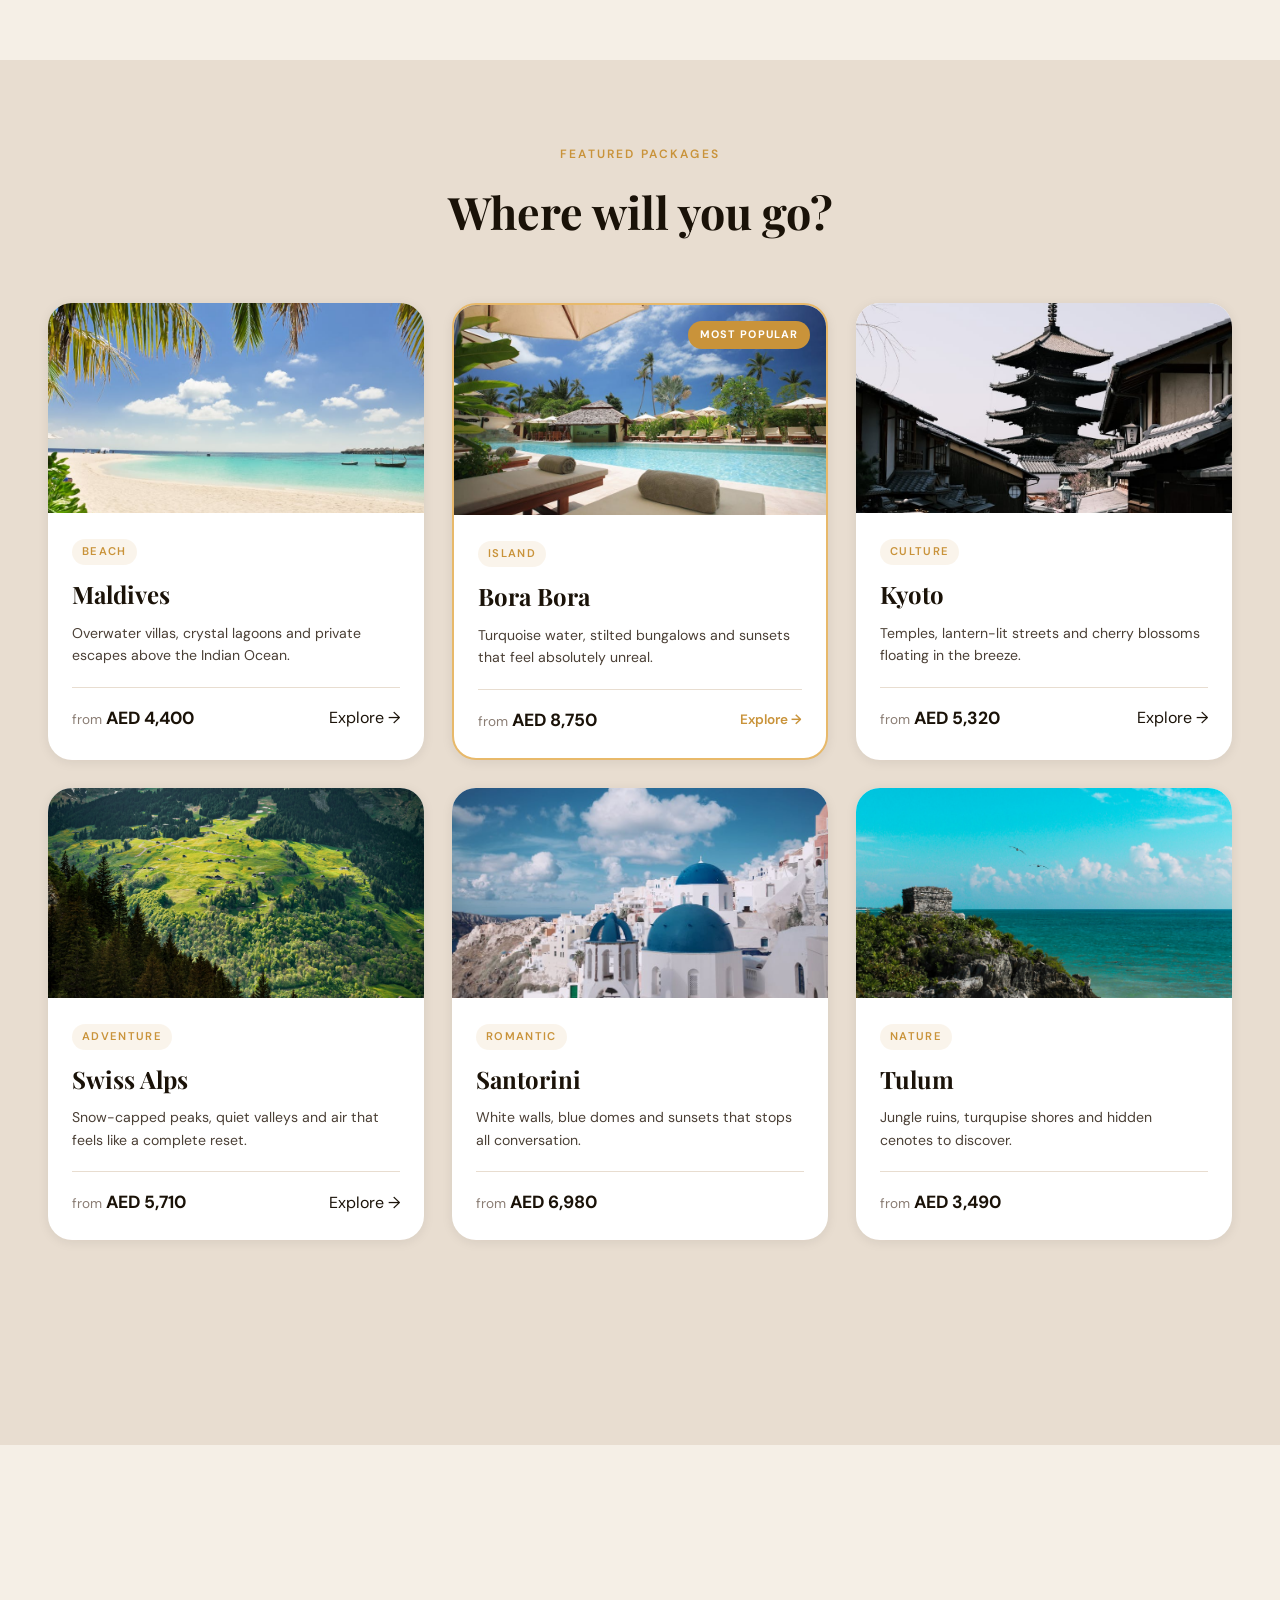
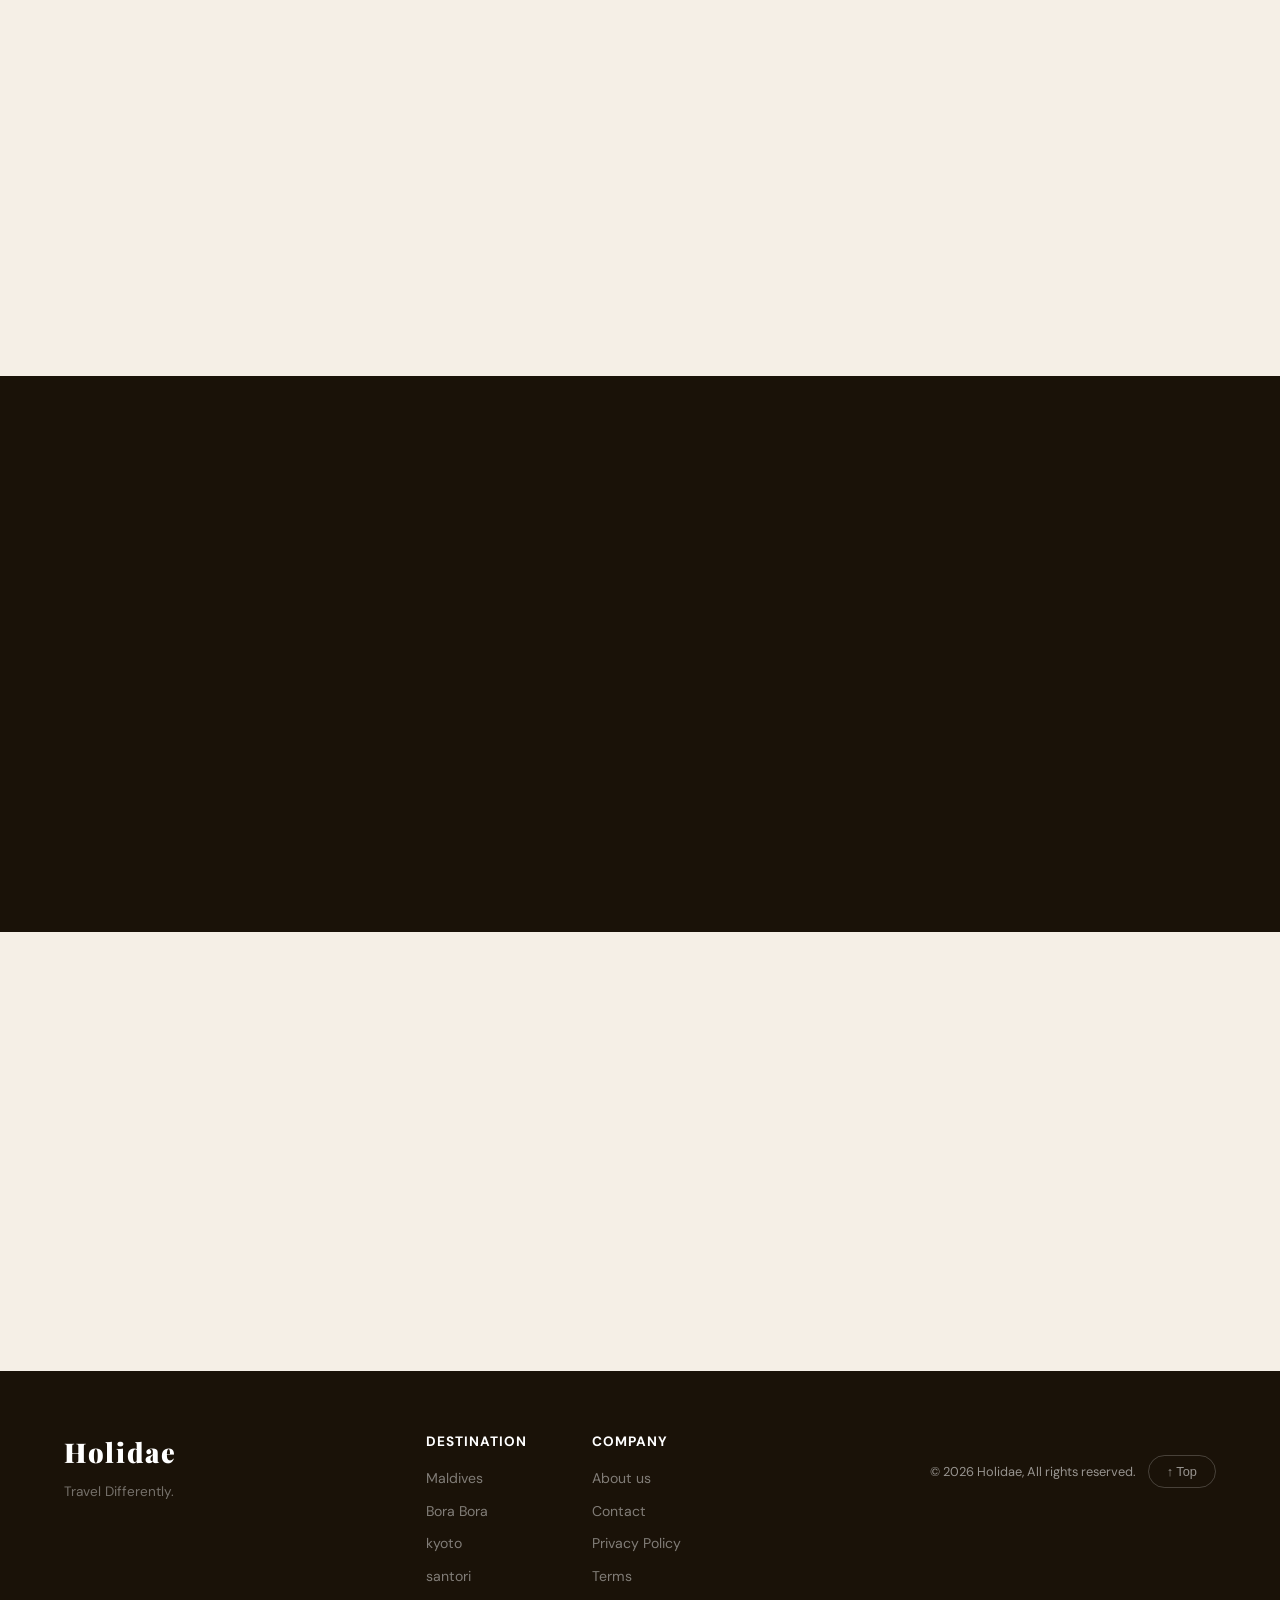
==== commit 85c3b4f1: "Update index.html" ====
--- a/index.html
+++ b/index.html
@@ -143,7 +143,7 @@
                 </div>
             </article>
             <article class="pkg-card reveal-up" style="transition-delay:0.25s">
-                <div class="pkg-img" style="background-image:url('images/pexels-photo-1010657.jpeg')"><div class='pkg-img-shrine'></div></div>
+                <div class="pkg-img" style="background-image:url('images/pexels-photo-1010657.jpeg')"><div class='pkg-img-shine'></div></div>
                 <div class="pkg-body">
                     <span class="pkg-tag">Romantic</span>
                     <h3>Santorini</h3>
--- a/style.css
+++ b/style.css
@@ -202,7 +202,7 @@
 .nav-btn::after { display: none !important; }
 .nav-btn:hover { background: #b07c28 !important; transform: translateY(-1px); }
 
-.hamburger {
+.button {
     display: none;
     flex-direction: column;
     gap: 5px;
@@ -211,7 +211,7 @@
     cursor: pointer;
     padding: 4px;
 }
-.hamburger span {
+.button span {
     display: block;
     width: 24px; height: 2px;
     background: var(--ink);
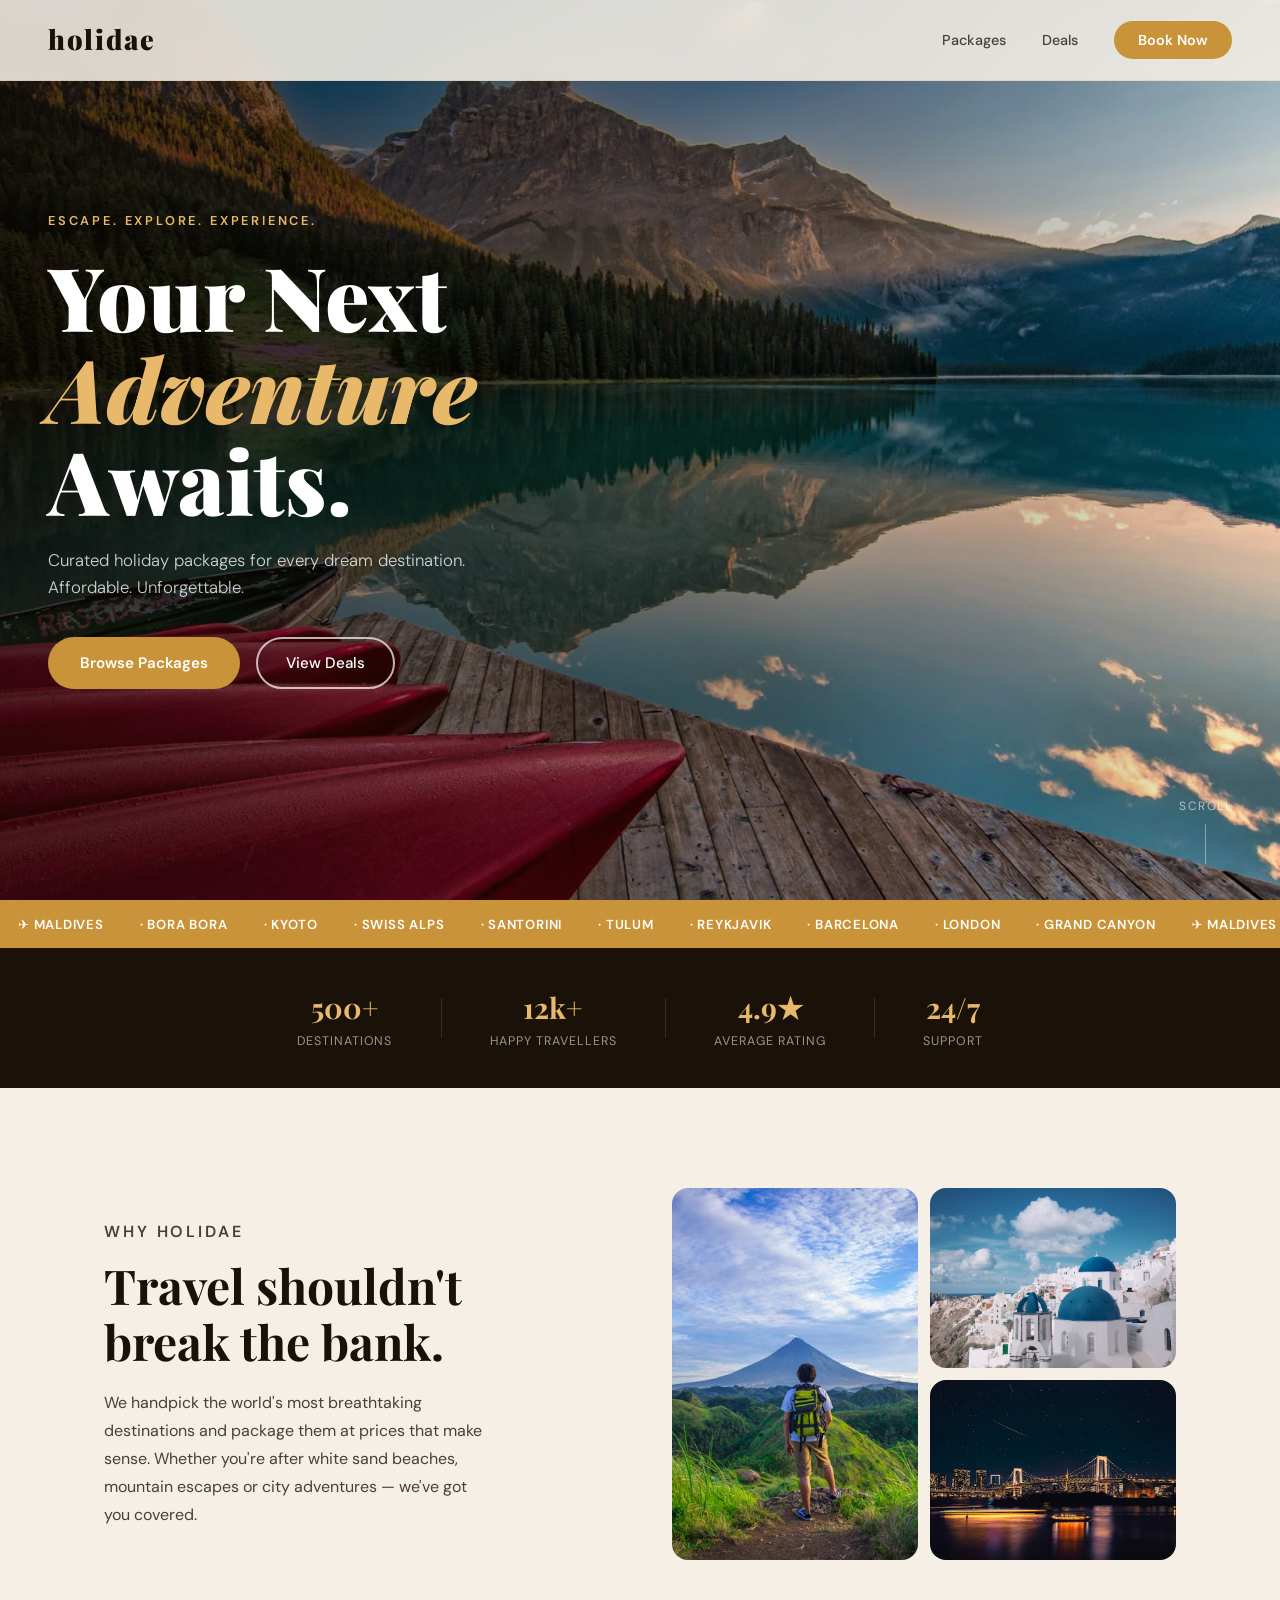
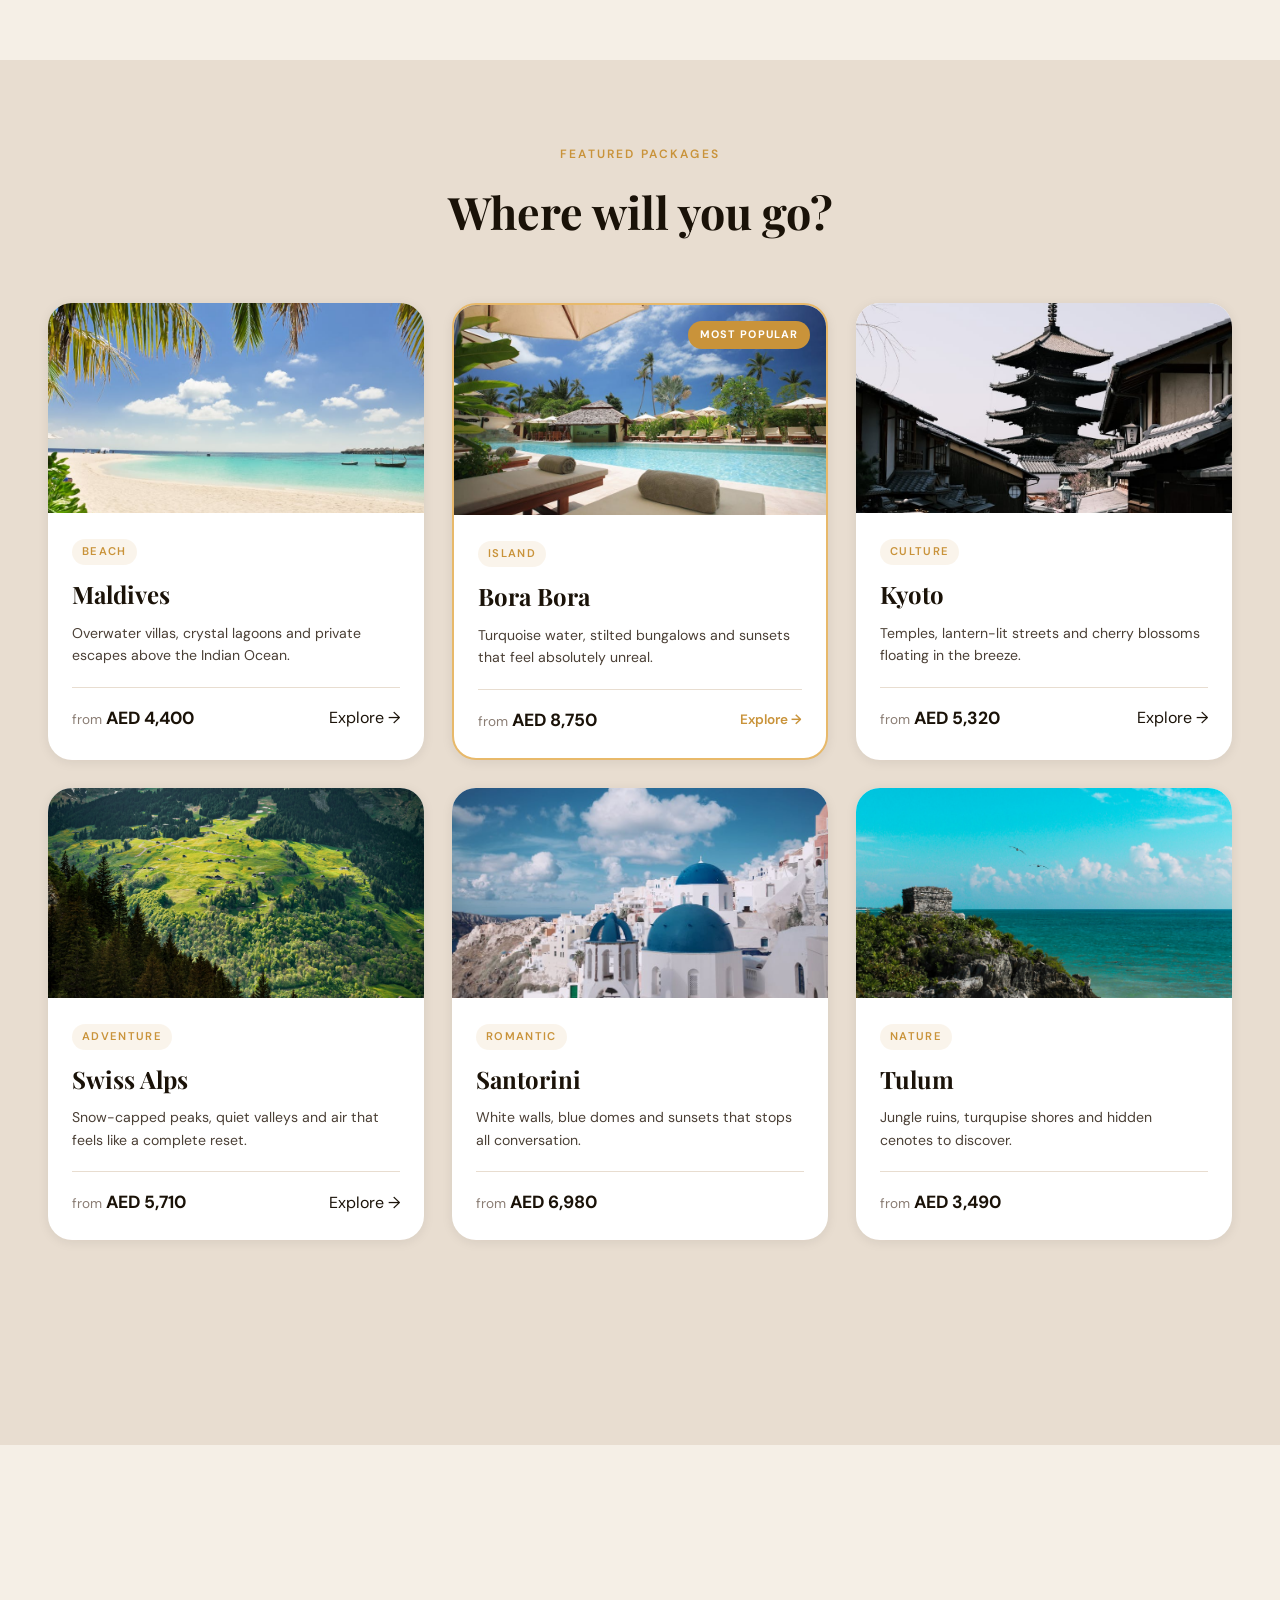
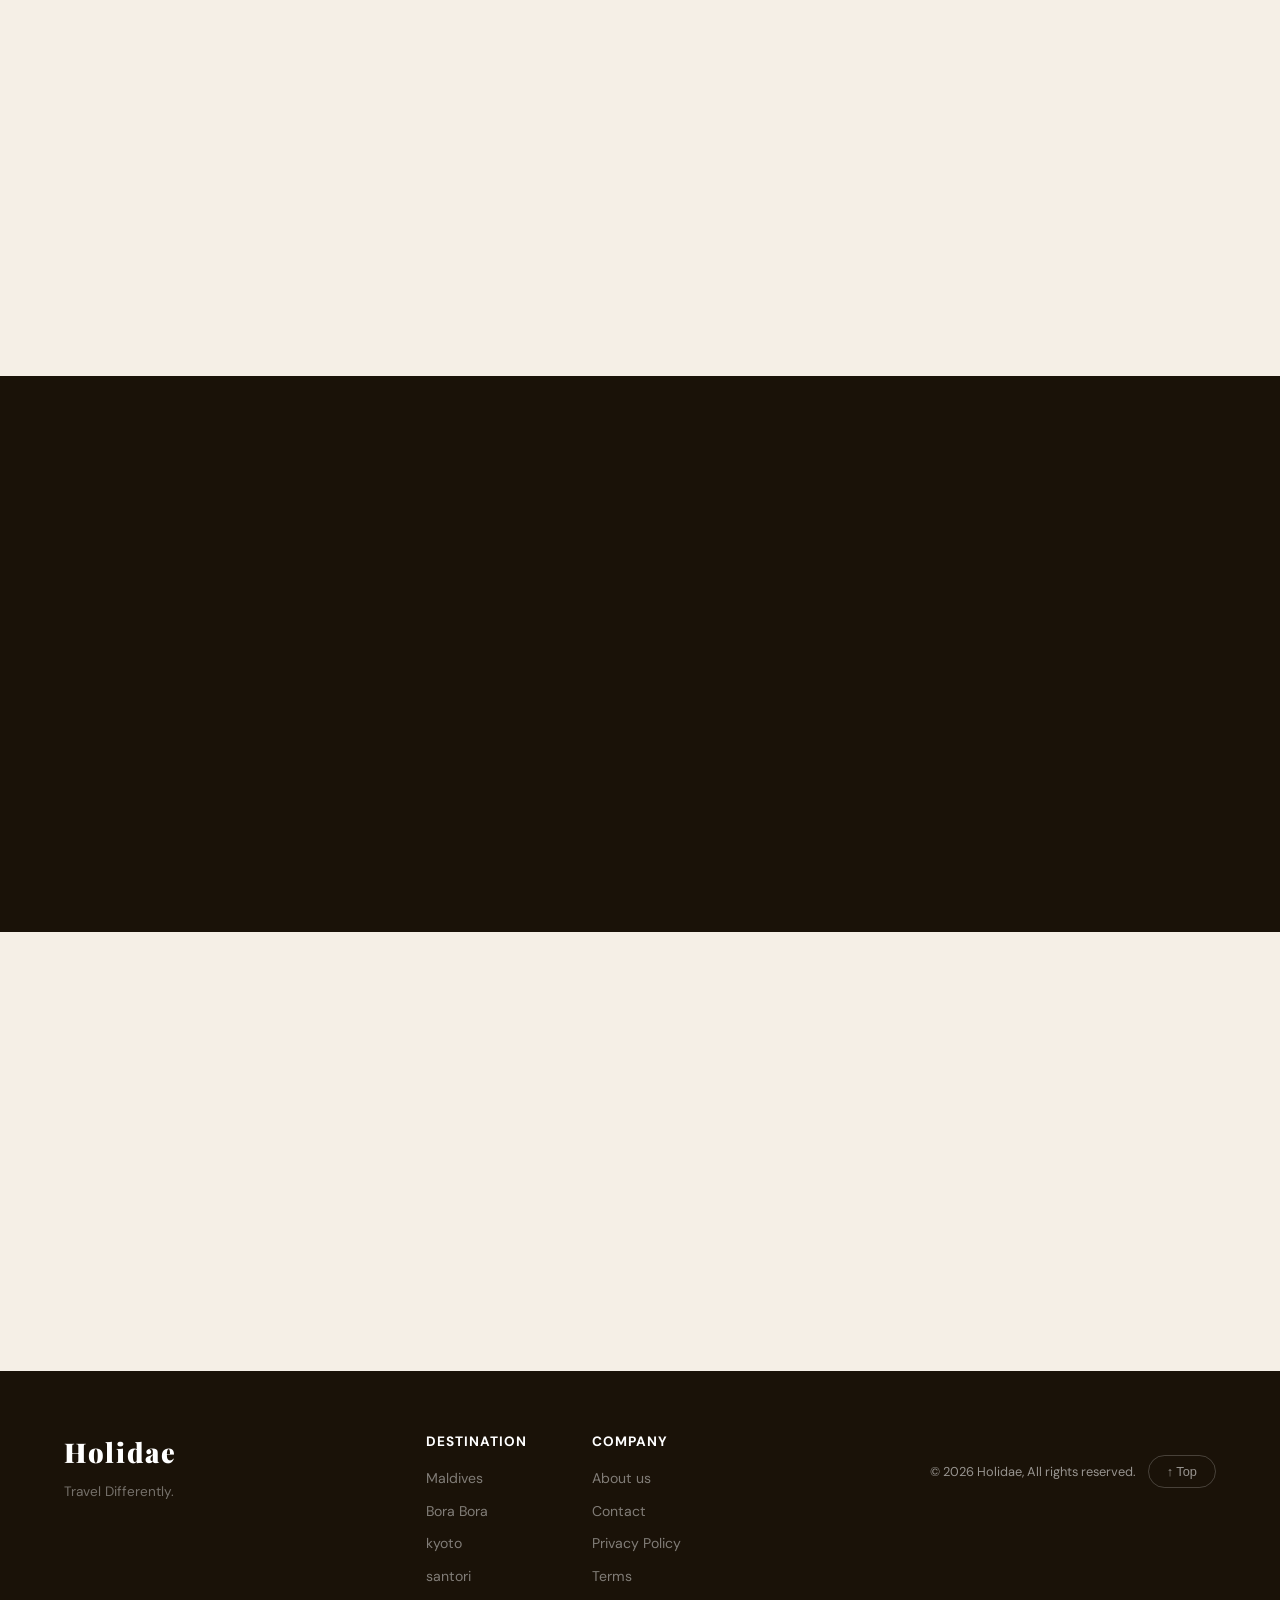
==== commit 01a3efc5: "index.html" ====
--- a/index.html
+++ b/index.html
@@ -1,4 +1,4 @@
-<!DOCTYPE html>
+<!DOCTYPE html> 
 <html lang="en">
 <head>
     <meta charset="UTF-8">
@@ -246,4 +246,4 @@
     </section>
     <script src="script.js"></script>
 </body>
-</html>+</html>
